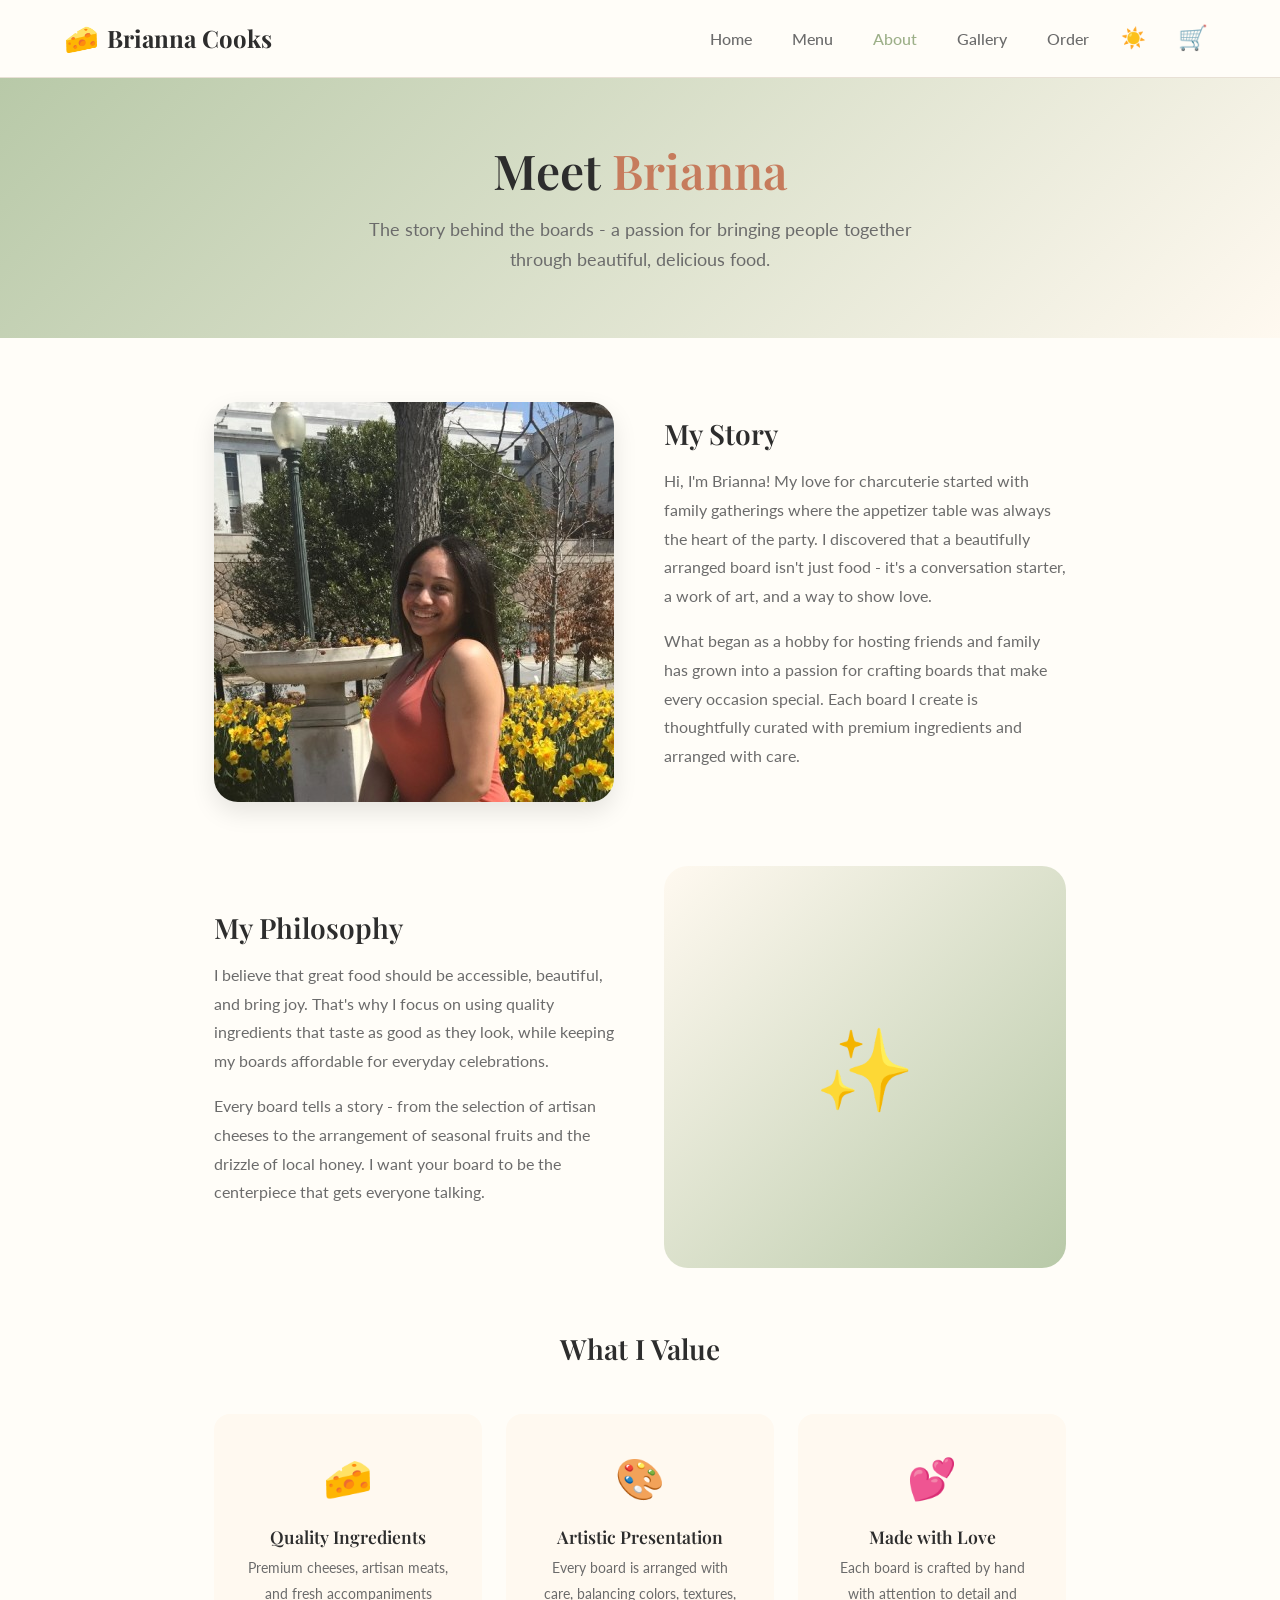
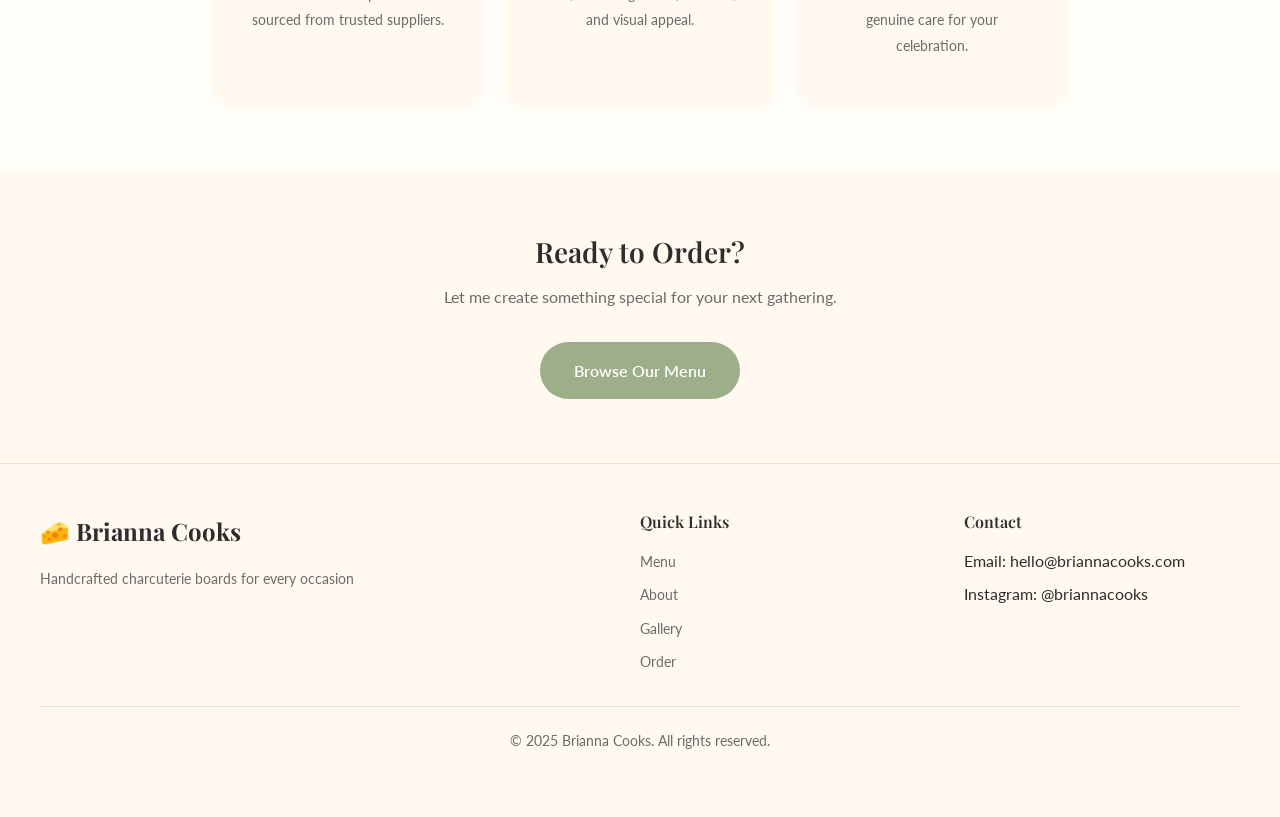
==== about.html @ 5d250e25 "Initial commit: Brianna Cooks charcuterie board website Features: - Home page with hero, featured bo" ====
<!DOCTYPE html>
<html lang="en">
<head>
    <meta charset="UTF-8">
    <meta name="viewport" content="width=device-width, initial-scale=1.0">
    <meta name="description" content="Learn about Brianna and her passion for creating beautiful, delicious charcuterie boards.">
    <title>About | Brianna Cooks</title>

    <!-- Fonts -->
    <link rel="preconnect" href="https://fonts.googleapis.com">
    <link rel="preconnect" href="https://fonts.gstatic.com" crossorigin>
    <link href="https://fonts.googleapis.com/css2?family=Playfair+Display:wght@400;500;600;700&family=Lato:wght@300;400;700&display=swap" rel="stylesheet">

    <!-- Styles -->
    <link rel="stylesheet" href="css/styles.css">
    <style>
        .about-hero {
            background: linear-gradient(135deg, var(--color-primary-light) 0%, var(--color-bg-alt) 100%);
            padding: var(--space-3xl) var(--space-lg);
            text-align: center;
        }

        .about-hero h1 {
            font-size: clamp(2rem, 5vw, 3rem);
            margin-bottom: var(--space-md);
        }

        .about-hero .highlight {
            color: var(--color-secondary);
        }

        .about-hero-subtitle {
            color: var(--color-text-muted);
            font-size: 1.15rem;
            max-width: 600px;
            margin: 0 auto;
        }

        .about-content {
            max-width: 900px;
            margin: 0 auto;
            padding: var(--space-3xl) var(--space-lg);
        }

        .about-section {
            display: grid;
            grid-template-columns: 1fr 1fr;
            gap: var(--space-2xl);
            align-items: center;
            margin-bottom: var(--space-3xl);
        }

        .about-section:nth-child(even) {
            direction: rtl;
        }

        .about-section:nth-child(even) > * {
            direction: ltr;
        }

        .about-image {
            aspect-ratio: 1;
            background: linear-gradient(135deg, var(--color-bg-alt) 0%, var(--color-primary-light) 100%);
            border-radius: var(--radius-xl);
            display: flex;
            align-items: center;
            justify-content: center;
            font-size: 5rem;
        }

        .about-photo {
            object-fit: cover;
            box-shadow: var(--shadow-lg);
        }

        .about-text h2 {
            font-size: 1.75rem;
            margin-bottom: var(--space-md);
        }

        .about-text p {
            color: var(--color-text-muted);
            line-height: 1.8;
            margin-bottom: var(--space-md);
        }

        .values-grid {
            display: grid;
            grid-template-columns: repeat(3, 1fr);
            gap: var(--space-lg);
            margin-top: var(--space-2xl);
        }

        .value-card {
            text-align: center;
            padding: var(--space-xl);
            background: var(--color-bg-alt);
            border-radius: var(--radius-lg);
        }

        .value-icon {
            font-size: 2.5rem;
            margin-bottom: var(--space-md);
        }

        .value-title {
            font-family: var(--font-display);
            font-size: 1.1rem;
            margin-bottom: var(--space-sm);
        }

        .value-description {
            color: var(--color-text-muted);
            font-size: 0.9rem;
            line-height: 1.6;
        }

        .cta-section {
            text-align: center;
            padding: var(--space-3xl) var(--space-lg);
            background: var(--color-bg-alt);
        }

        .cta-section h2 {
            margin-bottom: var(--space-md);
        }

        .cta-section p {
            color: var(--color-text-muted);
            margin-bottom: var(--space-xl);
            max-width: 500px;
            margin-left: auto;
            margin-right: auto;
        }

        @media (max-width: 768px) {
            .about-section {
                grid-template-columns: 1fr;
                text-align: center;
            }

            .about-section:nth-child(even) {
                direction: ltr;
            }

            .about-image {
                max-width: 300px;
                margin: 0 auto;
            }

            .values-grid {
                grid-template-columns: 1fr;
            }
        }
    </style>
</head>
<body>
    <!-- Skip Link -->
    <a href="#main" class="skip-link">Skip to main content</a>

    <!-- Header -->
    <header class="site-header">
        <div class="header-content">
            <a href="index.html" class="logo">
                <span class="logo-icon">🧀</span>
                <span>Brianna Cooks</span>
            </a>

            <nav class="main-nav">
                <button class="hamburger" aria-label="Toggle menu" aria-expanded="false">
                    <span class="hamburger-line"></span>
                    <span class="hamburger-line"></span>
                    <span class="hamburger-line"></span>
                </button>

                <ul class="nav-links">
                    <li><a href="index.html" class="nav-link">Home</a></li>
                    <li><a href="menu.html" class="nav-link">Menu</a></li>
                    <li><a href="about.html" class="nav-link active">About</a></li>
                    <li><a href="gallery.html" class="nav-link">Gallery</a></li>
                    <li><a href="order.html" class="nav-link">Order</a></li>
                </ul>

                <button id="theme-toggle" class="theme-toggle" aria-label="Toggle dark mode">
                    <span class="theme-icon-light">☀️</span>
                    <span class="theme-icon-dark">🌙</span>
                </button>

                <button class="cart-btn" aria-label="View cart" onclick="window.location.href='order.html'">
                    🛒
                    <span class="cart-count" style="display: none;">0</span>
                </button>
            </nav>
        </div>
    </header>

    <!-- Main Content -->
    <main id="main">
        <!-- Hero -->
        <section class="about-hero">
            <h1>Meet <span class="highlight">Brianna</span></h1>
            <p class="about-hero-subtitle">
                The story behind the boards - a passion for bringing people together through beautiful, delicious food.
            </p>
        </section>

        <!-- About Content -->
        <div class="about-content">
            <!-- Story Section -->
            <section class="about-section">
                <img src="images/brianna.jpeg" alt="Brianna" class="about-image about-photo">
                <div class="about-text">
                    <h2>My Story</h2>
                    <p>
                        Hi, I'm Brianna! My love for charcuterie started with family gatherings where
                        the appetizer table was always the heart of the party. I discovered that a
                        beautifully arranged board isn't just food - it's a conversation starter,
                        a work of art, and a way to show love.
                    </p>
                    <p>
                        What began as a hobby for hosting friends and family has grown into a passion
                        for crafting boards that make every occasion special. Each board I create is
                        thoughtfully curated with premium ingredients and arranged with care.
                    </p>
                </div>
            </section>

            <!-- Philosophy Section -->
            <section class="about-section">
                <div class="about-image">✨</div>
                <div class="about-text">
                    <h2>My Philosophy</h2>
                    <p>
                        I believe that great food should be accessible, beautiful, and bring joy.
                        That's why I focus on using quality ingredients that taste as good as they look,
                        while keeping my boards affordable for everyday celebrations.
                    </p>
                    <p>
                        Every board tells a story - from the selection of artisan cheeses to the
                        arrangement of seasonal fruits and the drizzle of local honey. I want your
                        board to be the centerpiece that gets everyone talking.
                    </p>
                </div>
            </section>

            <!-- Values -->
            <section>
                <h2 class="text-center">What I Value</h2>
                <div class="values-grid">
                    <div class="value-card">
                        <div class="value-icon">🧀</div>
                        <h3 class="value-title">Quality Ingredients</h3>
                        <p class="value-description">
                            Premium cheeses, artisan meats, and fresh accompaniments
                            sourced from trusted suppliers.
                        </p>
                    </div>
                    <div class="value-card">
                        <div class="value-icon">🎨</div>
                        <h3 class="value-title">Artistic Presentation</h3>
                        <p class="value-description">
                            Every board is arranged with care, balancing colors,
                            textures, and visual appeal.
                        </p>
                    </div>
                    <div class="value-card">
                        <div class="value-icon">💕</div>
                        <h3 class="value-title">Made with Love</h3>
                        <p class="value-description">
                            Each board is crafted by hand with attention to detail
                            and genuine care for your celebration.
                        </p>
                    </div>
                </div>
            </section>
        </div>

        <!-- CTA Section -->
        <section class="cta-section">
            <h2>Ready to Order?</h2>
            <p>Let me create something special for your next gathering.</p>
            <a href="menu.html" class="btn btn-primary btn-lg">Browse Our Menu</a>
        </section>
    </main>

    <!-- Footer -->
    <footer class="site-footer">
        <div class="footer-content">
            <div class="footer-brand">
                <span class="footer-logo">🧀 Brianna Cooks</span>
                <p class="footer-tagline">Handcrafted charcuterie boards for every occasion</p>
            </div>
            <div class="footer-section">
                <h4>Quick Links</h4>
                <ul class="footer-links">
                    <li><a href="menu.html">Menu</a></li>
                    <li><a href="about.html">About</a></li>
                    <li><a href="gallery.html">Gallery</a></li>
                    <li><a href="order.html">Order</a></li>
                </ul>
            </div>
            <div class="footer-section">
                <h4>Contact</h4>
                <ul class="footer-links">
                    <li>Email: hello@briannacooks.com</li>
                    <li>Instagram: @briannacooks</li>
                </ul>
            </div>
        </div>
        <div class="footer-bottom">
            <p>&copy; 2025 Brianna Cooks. All rights reserved.</p>
        </div>
    </footer>

    <!-- Scripts -->
    <script src="js/menu-data.js"></script>
    <script src="js/app.js"></script>
</body>
</html>
---- css/styles.css ----
/* ============================================================
   Brianna Cooks - Charcuterie Board Showcase
   Fresh & Modern Design System
   ============================================================ */

/* ----------------------
   CSS CUSTOM PROPERTIES
   ---------------------- */
:root {
    /* Colors - Fresh & Modern Theme */
    --color-primary: #9CAF88;       /* Sage green */
    --color-primary-dark: #7A8F6F;  /* Darker sage */
    --color-primary-light: #B8C9A8; /* Lighter sage */
    --color-secondary: #C67B5C;     /* Terracotta */
    --color-secondary-dark: #A65D42;
    --color-accent: #D4AF37;        /* Gold accent */

    --color-bg: #FFFDF8;            /* Warm cream white */
    --color-bg-alt: #FFF9F0;        /* Slightly warmer cream */
    --color-text: #2D2D2D;          /* Soft black */
    --color-text-muted: #6B6B6B;    /* Warm gray */
    --color-border: #E8E0D5;        /* Warm beige border */

    --color-success: #9CAF88;       /* Sage for success */
    --color-warning: #D4AF37;       /* Gold for warnings */
    --color-error: #C67B5C;         /* Terracotta for errors */

    /* Link colors */
    --color-link: #7A8F6F;          /* Dark sage */
    --color-link-hover: #5A6F52;    /* Darker on hover */

    /* Typography - Playfair Display + Lato */
    --font-display: 'Playfair Display', Georgia, serif;
    --font-sans: 'Lato', system-ui, -apple-system, sans-serif;

    /* Spacing */
    --space-xs: 0.25rem;
    --space-sm: 0.5rem;
    --space-md: 1rem;
    --space-lg: 1.5rem;
    --space-xl: 2rem;
    --space-2xl: 3rem;
    --space-3xl: 4rem;

    /* Border radius */
    --radius-sm: 4px;
    --radius-md: 8px;
    --radius-lg: 16px;
    --radius-xl: 24px;
    --radius-full: 9999px;

    /* Shadows */
    --shadow-sm: 0 1px 2px rgba(0, 0, 0, 0.05);
    --shadow-md: 0 4px 6px rgba(0, 0, 0, 0.07);
    --shadow-lg: 0 10px 25px rgba(0, 0, 0, 0.1);
    --shadow-xl: 0 20px 40px rgba(0, 0, 0, 0.12);

    /* Transitions */
    --transition-fast: 150ms ease;
    --transition-normal: 250ms ease;
    --transition-slow: 400ms ease;
}

/* Dark Theme */
[data-theme="dark"] {
    --color-primary: #A8BC96;       /* Lighter sage for dark mode */
    --color-primary-dark: #8FAA7D;
    --color-primary-light: #6B8A5E;
    --color-secondary: #D4896A;     /* Lighter terracotta */
    --color-secondary-dark: #B86D4F;
    --color-accent: #E5C158;        /* Brighter gold */

    --color-bg: #1A1A1A;            /* Dark background */
    --color-bg-alt: #242424;        /* Slightly lighter */
    --color-text: #F5F5F0;          /* Cream white */
    --color-text-muted: #A0A0A0;    /* Light gray */
    --color-border: #3A3A3A;        /* Dark border */

    --color-link: #A8BC96;
    --color-link-hover: #C5D4B8;
}

/* ----------------------
   RESET & BASE
   ---------------------- */
*, *::before, *::after {
    box-sizing: border-box;
}

* {
    margin: 0;
    padding: 0;
}

html {
    scroll-behavior: smooth;
}

[id] {
    scroll-margin-top: 80px;
}

body {
    font-family: var(--font-sans);
    font-size: 16px;
    line-height: 1.6;
    color: var(--color-text);
    background-color: var(--color-bg);
    min-height: 100vh;
}

img {
    max-width: 100%;
    display: block;
}

/* ----------------------
   ACCESSIBILITY
   ---------------------- */
.skip-link {
    position: absolute;
    top: -100px;
    left: 50%;
    transform: translateX(-50%);
    padding: var(--space-sm) var(--space-md);
    background: var(--color-primary);
    color: white;
    font-weight: 600;
    text-decoration: none;
    border-radius: var(--radius-md);
    z-index: 1000;
    transition: top var(--transition-fast);
}

.skip-link:focus {
    top: var(--space-md);
}

.visually-hidden {
    position: absolute;
    width: 1px;
    height: 1px;
    padding: 0;
    margin: -1px;
    overflow: hidden;
    clip: rect(0, 0, 0, 0);
    white-space: nowrap;
    border: 0;
}

:focus-visible {
    outline: 3px solid var(--color-primary);
    outline-offset: 2px;
}

/* ----------------------
   TYPOGRAPHY
   ---------------------- */
h1, h2, h3, h4, h5, h6 {
    font-family: var(--font-display);
    font-weight: 600;
    line-height: 1.2;
    color: var(--color-text);
}

h1 { font-size: 2.5rem; }
h2 { font-size: 1.75rem; margin-bottom: var(--space-md); }
h3 { font-size: 1.25rem; }

p {
    margin-bottom: var(--space-md);
}

a {
    color: var(--color-link);
    text-decoration: none;
    transition: color var(--transition-fast);
}

a:hover {
    color: var(--color-link-hover);
    text-decoration: underline;
}

.text-center { text-align: center; }
.text-muted { color: var(--color-text-muted); }

/* ----------------------
   LAYOUT UTILITIES
   ---------------------- */
.container {
    max-width: 1200px;
    margin: 0 auto;
    padding: 0 var(--space-lg);
}

.section {
    padding: var(--space-3xl) 0;
}

.section-header {
    text-align: center;
    margin-bottom: var(--space-2xl);
}

.section-subtitle {
    color: var(--color-text-muted);
    font-size: 1.1rem;
    max-width: 600px;
    margin: var(--space-sm) auto 0;
}

/* ----------------------
   BUTTONS
   ---------------------- */
.btn {
    display: inline-flex;
    align-items: center;
    justify-content: center;
    gap: var(--space-sm);
    font-family: var(--font-sans);
    font-weight: 600;
    text-decoration: none;
    border: 2px solid transparent;
    border-radius: var(--radius-full);
    cursor: pointer;
    transition: all var(--transition-fast);
    white-space: nowrap;
    padding: 0.625rem 1.5rem;
    font-size: 0.9375rem;
    min-height: 44px;
}

.btn-sm {
    padding: 0.375rem 1rem;
    font-size: 0.875rem;
    min-height: 36px;
}

.btn-lg {
    padding: 0.875rem 2rem;
    font-size: 1rem;
    min-height: 52px;
}

.btn-primary {
    background: var(--color-primary);
    color: white;
}

.btn-primary:hover {
    background: var(--color-primary-dark);
    text-decoration: none;
    transform: translateY(-2px);
    box-shadow: var(--shadow-md);
}

.btn-secondary {
    background: var(--color-secondary);
    color: white;
}

.btn-secondary:hover {
    background: var(--color-secondary-dark);
    text-decoration: none;
    transform: translateY(-2px);
    box-shadow: var(--shadow-md);
}

.btn-outline {
    background: transparent;
    color: var(--color-text);
    border-color: var(--color-border);
}

.btn-outline:hover {
    background: var(--color-bg-alt);
    border-color: var(--color-primary);
    text-decoration: none;
}

.btn-ghost {
    background: transparent;
    color: var(--color-text-muted);
}

.btn-ghost:hover {
    background: var(--color-bg-alt);
    color: var(--color-text);
    text-decoration: none;
}

/* ----------------------
   CARDS
   ---------------------- */
.card {
    background: var(--color-bg);
    border: 2px solid var(--color-border);
    border-radius: var(--radius-lg);
    padding: var(--space-lg);
    transition: all var(--transition-fast);
}

.card:hover {
    border-color: var(--color-primary);
    box-shadow: var(--shadow-md);
}

.card-interactive {
    cursor: pointer;
}

.card-interactive:hover {
    transform: translateY(-4px);
    box-shadow: var(--shadow-lg);
}

/* ----------------------
   HEADER
   ---------------------- */
.site-header {
    position: sticky;
    top: 0;
    background: var(--color-bg);
    border-bottom: 1px solid var(--color-border);
    z-index: 100;
}

.header-content {
    display: flex;
    align-items: center;
    justify-content: space-between;
    max-width: 1200px;
    margin: 0 auto;
    padding: var(--space-md) var(--space-lg);
}

.logo {
    display: flex;
    align-items: center;
    gap: var(--space-sm);
    font-family: var(--font-display);
    font-size: 1.5rem;
    font-weight: 700;
    color: var(--color-text);
    text-decoration: none;
}

.logo-icon {
    font-size: 1.75rem;
}

.logo:hover {
    text-decoration: none;
    color: var(--color-primary);
}

/* Navigation */
.main-nav {
    display: flex;
    align-items: center;
    gap: var(--space-md);
}

.nav-links {
    display: flex;
    gap: var(--space-lg);
    list-style: none;
}

.nav-link {
    color: var(--color-text-muted);
    font-weight: 500;
    padding: var(--space-sm);
    transition: color var(--transition-fast);
}

.nav-link:hover,
.nav-link.active {
    color: var(--color-primary);
    text-decoration: none;
}

/* Cart button in nav */
.cart-btn {
    position: relative;
    background: none;
    border: none;
    font-size: 1.5rem;
    cursor: pointer;
    padding: var(--space-sm);
}

.cart-count {
    position: absolute;
    top: 0;
    right: 0;
    background: var(--color-secondary);
    color: white;
    font-size: 0.7rem;
    font-weight: 700;
    min-width: 18px;
    height: 18px;
    border-radius: var(--radius-full);
    display: flex;
    align-items: center;
    justify-content: center;
}

/* Hamburger menu */
.hamburger {
    display: none;
    flex-direction: column;
    gap: 4px;
    padding: var(--space-sm);
    background: none;
    border: none;
    cursor: pointer;
}

.hamburger-line {
    width: 24px;
    height: 2px;
    background: var(--color-text);
    transition: transform var(--transition-fast);
}

/* Theme toggle */
.theme-toggle {
    background: none;
    border: none;
    font-size: 1.25rem;
    cursor: pointer;
    padding: var(--space-sm);
    border-radius: var(--radius-full);
    transition: background var(--transition-fast);
}

.theme-toggle:hover {
    background: var(--color-bg-alt);
}

.theme-icon-dark { display: none; }
[data-theme="dark"] .theme-icon-light { display: none; }
[data-theme="dark"] .theme-icon-dark { display: inline; }

/* ----------------------
   HERO
   ---------------------- */
.hero {
    display: grid;
    grid-template-columns: 1fr 1fr;
    gap: var(--space-2xl);
    max-width: 1200px;
    margin: 0 auto;
    padding: var(--space-3xl) var(--space-lg);
    align-items: center;
}

.hero-content {
    display: flex;
    flex-direction: column;
}

.hero-badge {
    display: inline-flex;
    align-items: center;
    padding: 8px 16px;
    background: var(--color-primary-light);
    color: var(--color-primary-dark);
    font-size: 0.85rem;
    font-weight: 600;
    border-radius: var(--radius-full);
    margin-bottom: var(--space-lg);
    width: fit-content;
}

.hero h1 {
    font-size: clamp(2.2rem, 5vw, 3.5rem);
    line-height: 1.1;
    margin-bottom: var(--space-md);
    letter-spacing: -0.02em;
}

.hero .highlight {
    color: var(--color-secondary);
}

.hero-subtitle {
    font-size: 1.15rem;
    color: var(--color-text-muted);
    margin-bottom: var(--space-xl);
    line-height: 1.7;
    max-width: 500px;
}

.hero-cta {
    display: flex;
    gap: var(--space-md);
    flex-wrap: wrap;
}

.hero-visual {
    display: flex;
    justify-content: center;
    align-items: center;
}

.hero-image {
    width: 100%;
    max-width: 500px;
    aspect-ratio: 4/3;
    object-fit: cover;
    border-radius: var(--radius-xl);
    box-shadow: var(--shadow-xl);
}

/* Placeholder for hero image */
.hero-placeholder {
    width: 100%;
    max-width: 500px;
    aspect-ratio: 4/3;
    background: linear-gradient(135deg, var(--color-primary-light) 0%, var(--color-bg-alt) 50%, var(--color-secondary) 100%);
    border-radius: var(--radius-xl);
    display: flex;
    align-items: center;
    justify-content: center;
    font-size: 4rem;
    box-shadow: var(--shadow-xl);
}

/* ----------------------
   FEATURED BOARDS
   ---------------------- */
.featured-grid {
    display: grid;
    grid-template-columns: repeat(auto-fit, minmax(280px, 1fr));
    gap: var(--space-lg);
}

.board-card {
    background: var(--color-bg);
    border: 2px solid var(--color-border);
    border-radius: var(--radius-lg);
    overflow: hidden;
    transition: all var(--transition-fast);
}

.board-card:hover {
    border-color: var(--color-primary);
    transform: translateY(-4px);
    box-shadow: var(--shadow-lg);
}

.board-card-image {
    width: 100%;
    aspect-ratio: 4/3;
    object-fit: cover;
}

.board-card-placeholder {
    width: 100%;
    aspect-ratio: 4/3;
    background: linear-gradient(135deg, var(--color-bg-alt) 0%, var(--color-primary-light) 100%);
    display: flex;
    align-items: center;
    justify-content: center;
    font-size: 3rem;
}

.board-card-content {
    padding: var(--space-lg);
}

.board-card-title {
    font-family: var(--font-display);
    font-size: 1.25rem;
    margin-bottom: var(--space-xs);
}

.board-card-description {
    color: var(--color-text-muted);
    font-size: 0.9rem;
    margin-bottom: var(--space-md);
}

.board-card-footer {
    display: flex;
    justify-content: space-between;
    align-items: center;
}

.board-card-price {
    font-weight: 700;
    color: var(--color-secondary);
    font-size: 1.1rem;
}

.board-card-serves {
    font-size: 0.85rem;
    color: var(--color-text-muted);
}

/* Popular badge */
.badge-popular {
    display: inline-block;
    padding: 4px 10px;
    background: var(--color-accent);
    color: white;
    font-size: 0.7rem;
    font-weight: 700;
    text-transform: uppercase;
    letter-spacing: 0.05em;
    border-radius: var(--radius-full);
    margin-bottom: var(--space-sm);
}

/* ----------------------
   ABOUT SECTION
   ---------------------- */
.about-preview {
    display: grid;
    grid-template-columns: 1fr 1.2fr;
    gap: var(--space-2xl);
    align-items: center;
}

.about-image-placeholder {
    aspect-ratio: 1;
    background: linear-gradient(135deg, var(--color-primary-light) 0%, var(--color-bg-alt) 100%);
    border-radius: var(--radius-xl);
    display: flex;
    align-items: center;
    justify-content: center;
    font-size: 5rem;
}

img.about-image-placeholder {
    object-fit: cover;
    box-shadow: var(--shadow-lg);
}

.about-content h2 {
    margin-bottom: var(--space-md);
}

.about-content p {
    color: var(--color-text-muted);
    line-height: 1.8;
}

/* ----------------------
   HOW IT WORKS
   ---------------------- */
.steps-grid {
    display: grid;
    grid-template-columns: repeat(4, 1fr);
    gap: var(--space-lg);
}

.step-card {
    text-align: center;
    padding: var(--space-xl);
}

.step-number {
    display: inline-flex;
    align-items: center;
    justify-content: center;
    width: 48px;
    height: 48px;
    background: var(--color-primary);
    color: white;
    font-weight: 700;
    font-size: 1.25rem;
    border-radius: var(--radius-full);
    margin-bottom: var(--space-md);
}

.step-icon {
    font-size: 2.5rem;
    margin-bottom: var(--space-sm);
}

.step-title {
    font-family: var(--font-display);
    margin-bottom: var(--space-xs);
}

.step-description {
    color: var(--color-text-muted);
    font-size: 0.9rem;
}

/* ----------------------
   FOOTER
   ---------------------- */
.site-footer {
    background: var(--color-bg-alt);
    border-top: 1px solid var(--color-border);
    padding: var(--space-2xl) var(--space-lg);
}

.footer-content {
    max-width: 1200px;
    margin: 0 auto;
    display: grid;
    grid-template-columns: 2fr 1fr 1fr;
    gap: var(--space-2xl);
}

.footer-brand {
    display: flex;
    flex-direction: column;
    gap: var(--space-md);
}

.footer-logo {
    font-family: var(--font-display);
    font-size: 1.5rem;
    font-weight: 700;
    color: var(--color-text);
}

.footer-tagline {
    color: var(--color-text-muted);
    font-size: 0.9rem;
}

.footer-section h4 {
    font-family: var(--font-display);
    margin-bottom: var(--space-md);
    color: var(--color-text);
}

.footer-links {
    list-style: none;
    display: flex;
    flex-direction: column;
    gap: var(--space-sm);
}

.footer-links a {
    color: var(--color-text-muted);
    font-size: 0.9rem;
}

.footer-links a:hover {
    color: var(--color-primary);
}

.footer-bottom {
    max-width: 1200px;
    margin: var(--space-xl) auto 0;
    padding-top: var(--space-lg);
    border-top: 1px solid var(--color-border);
    text-align: center;
    color: var(--color-text-muted);
    font-size: 0.85rem;
}

/* ----------------------
   FORMS
   ---------------------- */
.form-field {
    margin-bottom: var(--space-lg);
}

.form-field label {
    display: block;
    font-weight: 600;
    margin-bottom: var(--space-sm);
    color: var(--color-text);
}

.form-field input,
.form-field select,
.form-field textarea {
    width: 100%;
    padding: var(--space-md);
    font-family: var(--font-sans);
    font-size: 1rem;
    background: var(--color-bg);
    color: var(--color-text);
    border: 2px solid var(--color-border);
    border-radius: var(--radius-md);
    transition: border-color var(--transition-fast);
}

.form-field input:focus,
.form-field select:focus,
.form-field textarea:focus {
    border-color: var(--color-primary);
    outline: none;
    box-shadow: 0 0 0 3px rgba(156, 175, 136, 0.2);
}

.form-field textarea {
    min-height: 100px;
    resize: vertical;
}

/* Radio and checkbox groups */
.radio-group,
.checkbox-group {
    display: flex;
    flex-direction: column;
    gap: var(--space-sm);
}

.radio-option,
.checkbox-option {
    display: flex;
    align-items: center;
    gap: var(--space-sm);
    cursor: pointer;
}

.radio-option input,
.checkbox-option input {
    width: auto;
    accent-color: var(--color-primary);
}

/* ----------------------
   RESPONSIVE
   ---------------------- */
@media (max-width: 968px) {
    .hero {
        grid-template-columns: 1fr;
        text-align: center;
        padding: var(--space-2xl) var(--space-lg);
    }

    .hero-content {
        align-items: center;
    }

    .hero-visual {
        order: -1;
    }

    .hero-cta {
        justify-content: center;
    }

    .about-preview {
        grid-template-columns: 1fr;
        text-align: center;
    }

    .steps-grid {
        grid-template-columns: repeat(2, 1fr);
    }

    .footer-content {
        grid-template-columns: 1fr;
        text-align: center;
    }
}

@media (max-width: 768px) {
    .hamburger {
        display: flex;
    }

    .nav-links {
        display: none;
        position: absolute;
        top: 100%;
        left: 0;
        right: 0;
        flex-direction: column;
        background: var(--color-bg);
        padding: var(--space-md);
        border-bottom: 1px solid var(--color-border);
        box-shadow: var(--shadow-md);
    }

    .nav-links.open {
        display: flex;
    }

    .steps-grid {
        grid-template-columns: 1fr;
    }

    h1 {
        font-size: 2rem;
    }

    .section {
        padding: var(--space-2xl) 0;
    }
}

@media (max-width: 480px) {
    .hero-cta {
        flex-direction: column;
        width: 100%;
    }

    .hero-cta .btn {
        width: 100%;
    }

    .featured-grid {
        grid-template-columns: 1fr;
    }
}
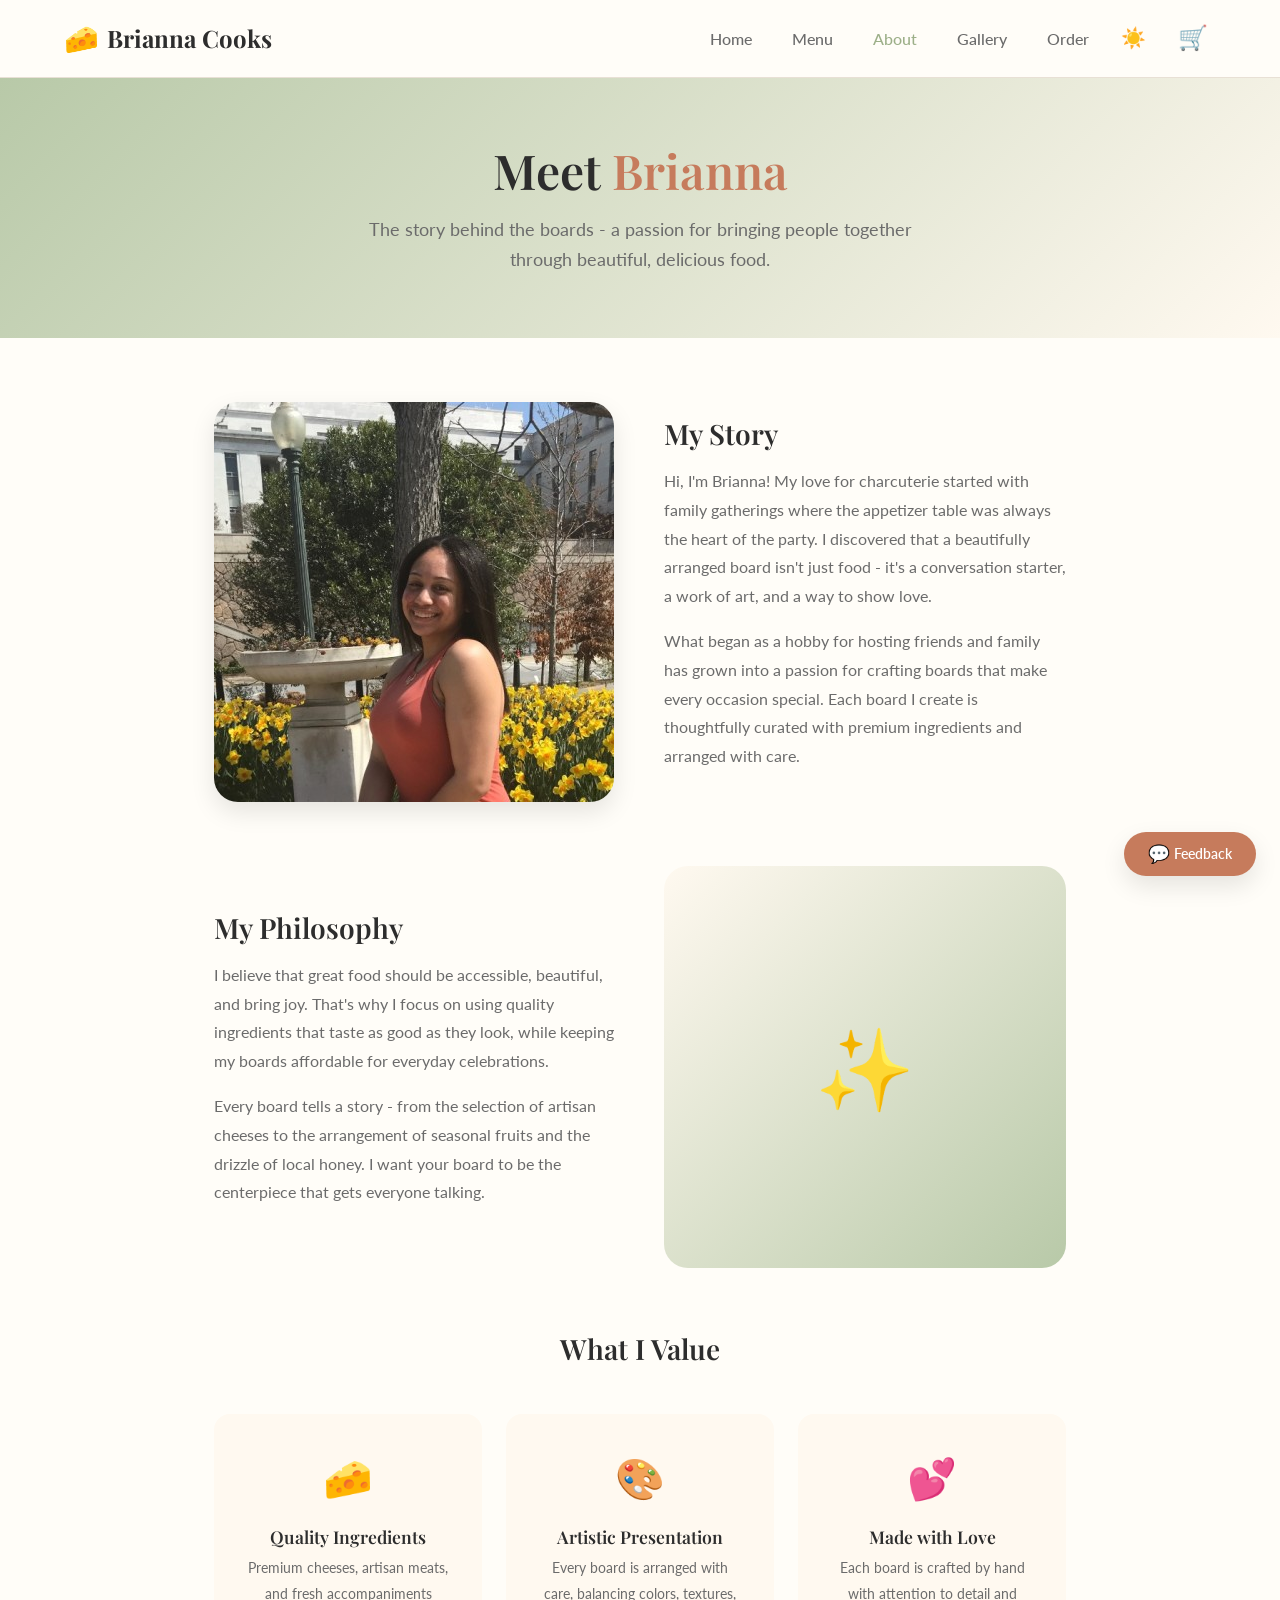
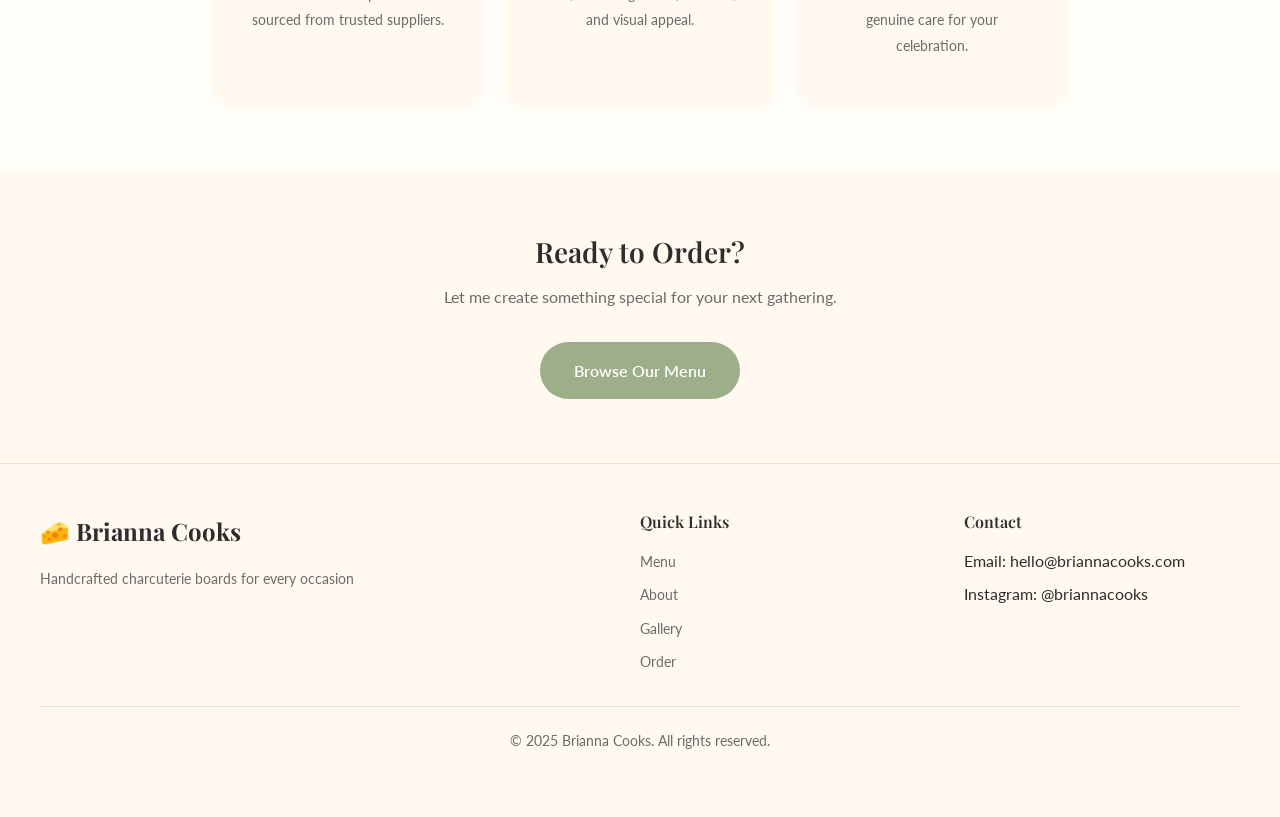
==== commit 0e67963c: "Add floating feedback button to all pages - Terracotta-colored button fixed to bottom-right corner -" ====
--- a/about.html
+++ b/about.html
@@ -312,6 +312,12 @@
         </div>
     </footer>
 
+    <!-- Feedback Button -->
+    <a href="mailto:w4ester@gmail.com?subject=Brianna%20Cooks%20Website%20Feedback" class="feedback-btn" title="Send feedback">
+        <span class="feedback-icon">💬</span>
+        <span class="feedback-text">Feedback</span>
+    </a>
+
     <!-- Scripts -->
     <script src="js/menu-data.js"></script>
     <script src="js/app.js"></script>
--- a/css/styles.css
+++ b/css/styles.css
@@ -908,3 +908,58 @@
         grid-template-columns: 1fr;
     }
 }
+
+/* ----------------------
+   FEEDBACK BUTTON
+   ---------------------- */
+
+.feedback-btn {
+    position: fixed;
+    bottom: var(--space-lg);
+    right: var(--space-lg);
+    background: var(--color-secondary);
+    color: white;
+    border: none;
+    border-radius: 50px;
+    padding: var(--space-sm) var(--space-lg);
+    font-family: var(--font-body);
+    font-size: 0.9rem;
+    font-weight: 600;
+    cursor: pointer;
+    box-shadow: var(--shadow-lg);
+    transition: all var(--transition-normal);
+    z-index: 1000;
+    display: flex;
+    align-items: center;
+    gap: var(--space-xs);
+    text-decoration: none;
+}
+
+.feedback-btn:hover {
+    background: #a8624a;
+    transform: translateY(-2px);
+    box-shadow: 0 6px 20px rgba(198, 123, 92, 0.4);
+    color: white;
+}
+
+.feedback-btn:active {
+    transform: translateY(0);
+}
+
+.feedback-btn .feedback-icon {
+    font-size: 1.1rem;
+}
+
+@media (max-width: 480px) {
+    .feedback-btn {
+        padding: var(--space-sm);
+        border-radius: 50%;
+        width: 50px;
+        height: 50px;
+        justify-content: center;
+    }
+
+    .feedback-btn .feedback-text {
+        display: none;
+    }
+}
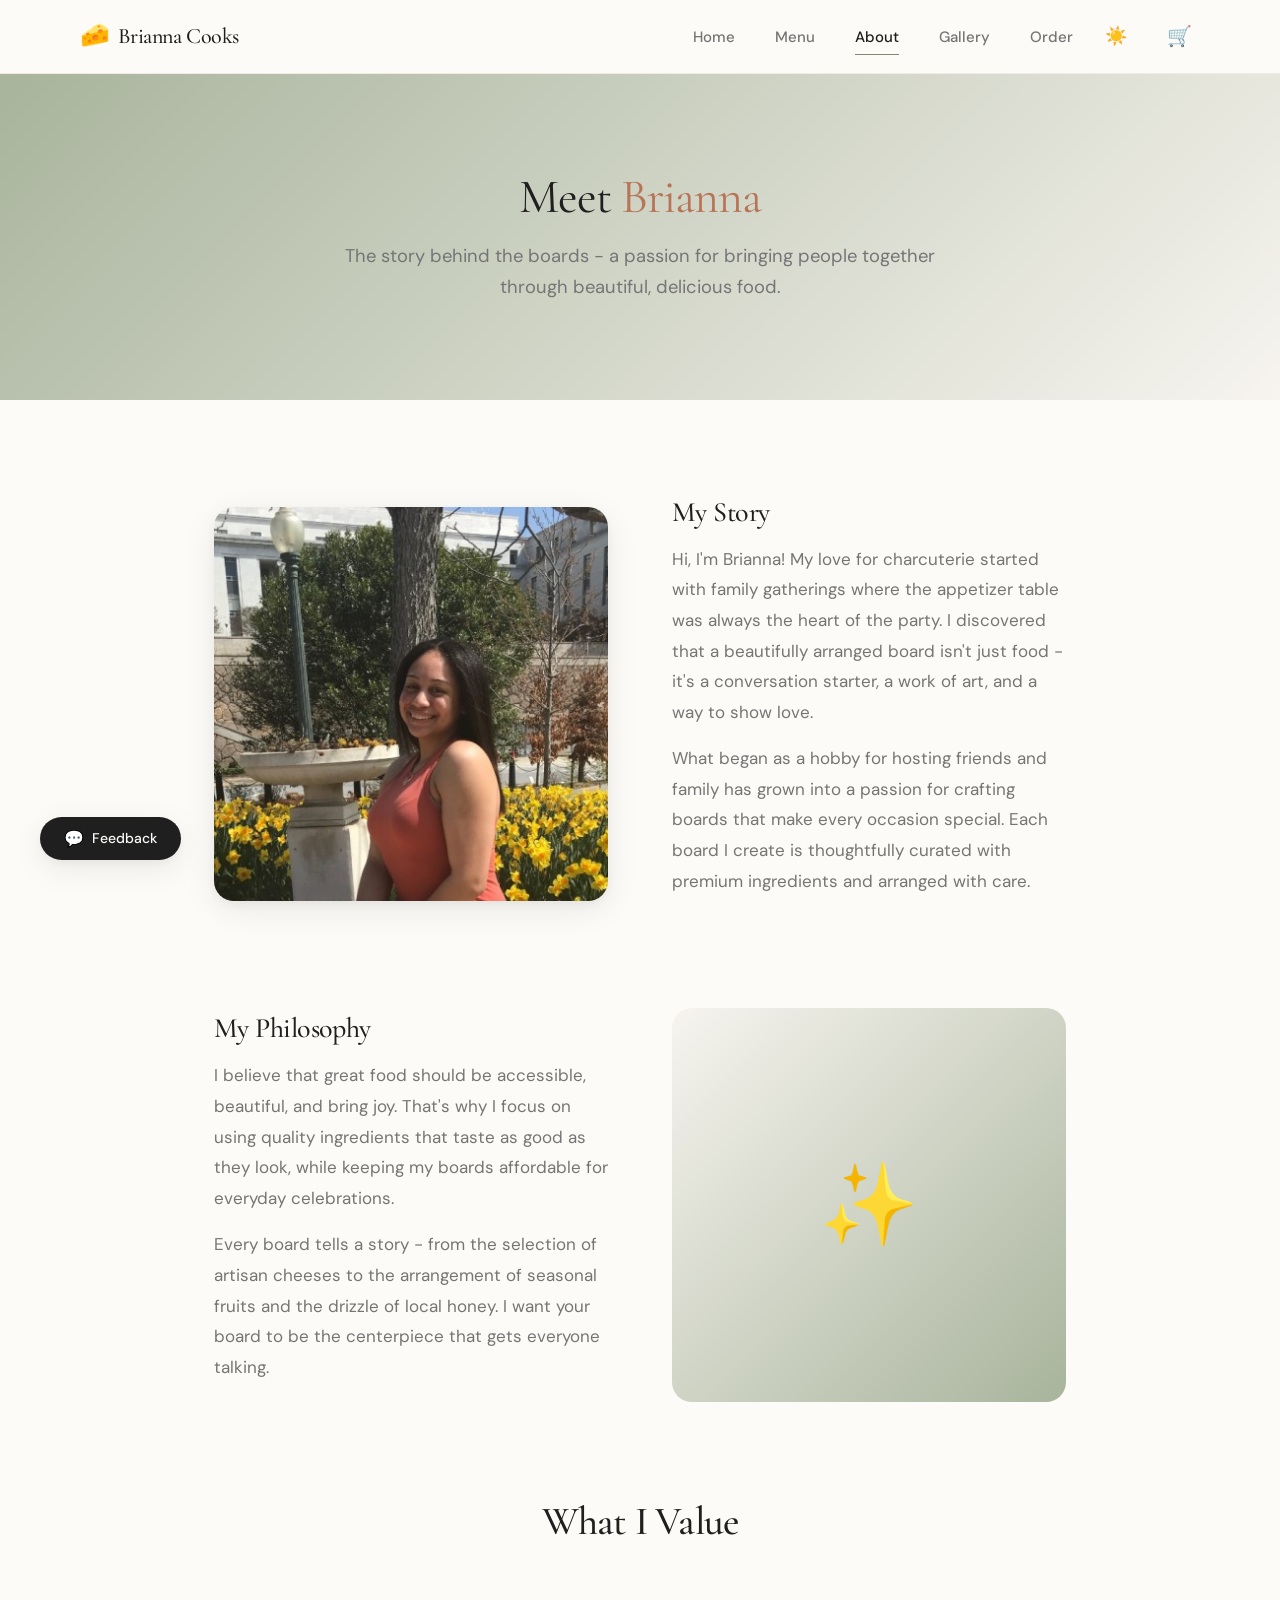
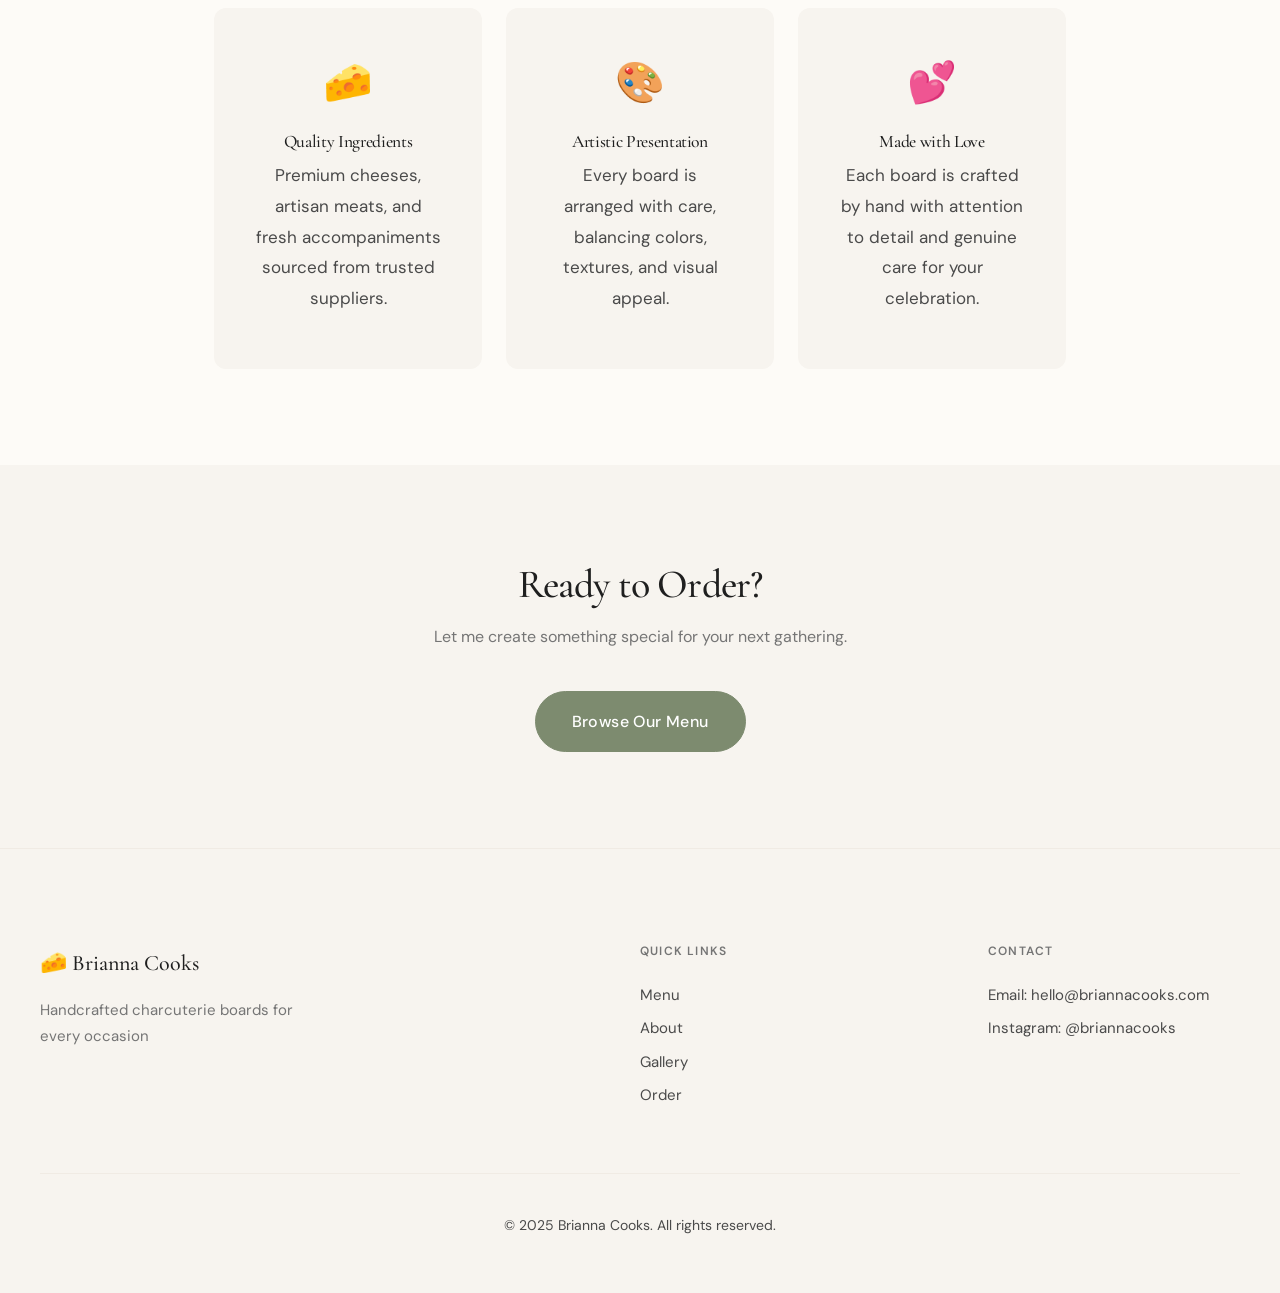
==== commit a8e1b4e2: "Elevate design to Tier 3 premium aesthetic Typography: - Cormorant Garamond for display headings (el" ====
--- a/about.html
+++ b/about.html
@@ -9,7 +9,7 @@
     <!-- Fonts -->
     <link rel="preconnect" href="https://fonts.googleapis.com">
     <link rel="preconnect" href="https://fonts.gstatic.com" crossorigin>
-    <link href="https://fonts.googleapis.com/css2?family=Playfair+Display:wght@400;500;600;700&family=Lato:wght@300;400;700&display=swap" rel="stylesheet">
+    <link href="https://fonts.googleapis.com/css2?family=Cormorant+Garamond:wght@400;500;600;700&family=DM+Sans:wght@300;400;500;600;700&display=swap" rel="stylesheet">
 
     <!-- Styles -->
     <link rel="stylesheet" href="css/styles.css">
@@ -313,7 +313,7 @@
     </footer>
 
     <!-- Feedback Button -->
-    <a href="mailto:w4ester@gmail.com?subject=Brianna%20Cooks%20Website%20Feedback" class="feedback-btn" title="Send feedback">
+    <a href="mailto:howdy@edinfinite.com?subject=Brianna%20Cooks%20Website%20Feedback" class="feedback-btn" title="Send feedback">
         <span class="feedback-icon">💬</span>
         <span class="feedback-text">Feedback</span>
     </a>
--- a/css/styles.css
+++ b/css/styles.css
@@ -1,83 +1,102 @@
 /* ============================================================
-   Brianna Cooks - Charcuterie Board Showcase
-   Fresh & Modern Design System
+   Brianna Cooks - Premium Design System
+   Tier 3: Refined, Crisp, Editorial
    ============================================================ */
 
 /* ----------------------
    CSS CUSTOM PROPERTIES
    ---------------------- */
 :root {
-    /* Colors - Fresh & Modern Theme */
-    --color-primary: #9CAF88;       /* Sage green */
-    --color-primary-dark: #7A8F6F;  /* Darker sage */
-    --color-primary-light: #B8C9A8; /* Lighter sage */
-    --color-secondary: #C67B5C;     /* Terracotta */
-    --color-secondary-dark: #A65D42;
-    --color-accent: #D4AF37;        /* Gold accent */
-
-    --color-bg: #FFFDF8;            /* Warm cream white */
-    --color-bg-alt: #FFF9F0;        /* Slightly warmer cream */
-    --color-text: #2D2D2D;          /* Soft black */
-    --color-text-muted: #6B6B6B;    /* Warm gray */
-    --color-border: #E8E0D5;        /* Warm beige border */
-
-    --color-success: #9CAF88;       /* Sage for success */
-    --color-warning: #D4AF37;       /* Gold for warnings */
-    --color-error: #C67B5C;         /* Terracotta for errors */
+    /* Colors - Refined & Sophisticated */
+    --color-primary: #7D8B6F;           /* Muted sage */
+    --color-primary-dark: #5F6B54;      /* Deep sage */
+    --color-primary-light: #A8B49C;     /* Light sage */
+    --color-secondary: #B87456;         /* Warm terracotta */
+    --color-secondary-dark: #9A5E44;    /* Deep terracotta */
+    --color-accent: #C9A961;            /* Muted gold */
+
+    --color-bg: #FDFBF7;                /* Warm cream */
+    --color-bg-alt: #F7F4EF;            /* Slightly warmer */
+    --color-bg-elevated: #FFFFFF;       /* Pure white for cards */
+    --color-text: #1F1F1F;              /* Rich black */
+    --color-text-secondary: #4A4A4A;    /* Medium gray */
+    --color-text-muted: #757575;        /* Muted gray */
+    --color-border: #E5E0D8;            /* Warm border */
+    --color-border-light: #F0EBE4;      /* Light border */
 
     /* Link colors */
-    --color-link: #7A8F6F;          /* Dark sage */
-    --color-link-hover: #5A6F52;    /* Darker on hover */
-
-    /* Typography - Playfair Display + Lato */
-    --font-display: 'Playfair Display', Georgia, serif;
-    --font-sans: 'Lato', system-ui, -apple-system, sans-serif;
-
-    /* Spacing */
+    --color-link: #5F6B54;
+    --color-link-hover: #7D8B6F;
+
+    /* Typography - Cormorant Garamond + DM Sans */
+    --font-display: 'Cormorant Garamond', Georgia, 'Times New Roman', serif;
+    --font-body: 'DM Sans', -apple-system, BlinkMacSystemFont, 'Segoe UI', sans-serif;
+
+    /* Font weights */
+    --weight-light: 300;
+    --weight-regular: 400;
+    --weight-medium: 500;
+    --weight-semibold: 600;
+    --weight-bold: 700;
+
+    /* Spacing - More generous */
     --space-xs: 0.25rem;
     --space-sm: 0.5rem;
     --space-md: 1rem;
     --space-lg: 1.5rem;
-    --space-xl: 2rem;
-    --space-2xl: 3rem;
-    --space-3xl: 4rem;
-
-    /* Border radius */
+    --space-xl: 2.5rem;
+    --space-2xl: 4rem;
+    --space-3xl: 6rem;
+    --space-4xl: 8rem;
+
+    /* Border radius - Softer */
     --radius-sm: 4px;
     --radius-md: 8px;
-    --radius-lg: 16px;
-    --radius-xl: 24px;
+    --radius-lg: 12px;
+    --radius-xl: 20px;
     --radius-full: 9999px;
 
-    /* Shadows */
-    --shadow-sm: 0 1px 2px rgba(0, 0, 0, 0.05);
-    --shadow-md: 0 4px 6px rgba(0, 0, 0, 0.07);
-    --shadow-lg: 0 10px 25px rgba(0, 0, 0, 0.1);
-    --shadow-xl: 0 20px 40px rgba(0, 0, 0, 0.12);
-
-    /* Transitions */
-    --transition-fast: 150ms ease;
-    --transition-normal: 250ms ease;
-    --transition-slow: 400ms ease;
-}
-
-/* Dark Theme */
+    /* Shadows - Refined & Subtle */
+    --shadow-xs: 0 1px 2px rgba(0, 0, 0, 0.04);
+    --shadow-sm: 0 2px 8px rgba(0, 0, 0, 0.04), 0 1px 2px rgba(0, 0, 0, 0.06);
+    --shadow-md: 0 4px 16px rgba(0, 0, 0, 0.06), 0 2px 4px rgba(0, 0, 0, 0.04);
+    --shadow-lg: 0 8px 32px rgba(0, 0, 0, 0.08), 0 4px 8px rgba(0, 0, 0, 0.04);
+    --shadow-xl: 0 16px 48px rgba(0, 0, 0, 0.1), 0 8px 16px rgba(0, 0, 0, 0.04);
+
+    /* Transitions - Smooth & Refined */
+    --transition-fast: 150ms cubic-bezier(0.4, 0, 0.2, 1);
+    --transition-normal: 250ms cubic-bezier(0.4, 0, 0.2, 1);
+    --transition-slow: 400ms cubic-bezier(0.4, 0, 0.2, 1);
+    --transition-bounce: 500ms cubic-bezier(0.34, 1.56, 0.64, 1);
+
+    /* Letter spacing */
+    --tracking-tight: -0.02em;
+    --tracking-normal: 0;
+    --tracking-wide: 0.025em;
+    --tracking-wider: 0.05em;
+    --tracking-widest: 0.1em;
+}
+
+/* Dark Theme - Refined */
 [data-theme="dark"] {
-    --color-primary: #A8BC96;       /* Lighter sage for dark mode */
-    --color-primary-dark: #8FAA7D;
-    --color-primary-light: #6B8A5E;
-    --color-secondary: #D4896A;     /* Lighter terracotta */
-    --color-secondary-dark: #B86D4F;
-    --color-accent: #E5C158;        /* Brighter gold */
-
-    --color-bg: #1A1A1A;            /* Dark background */
-    --color-bg-alt: #242424;        /* Slightly lighter */
-    --color-text: #F5F5F0;          /* Cream white */
-    --color-text-muted: #A0A0A0;    /* Light gray */
-    --color-border: #3A3A3A;        /* Dark border */
-
-    --color-link: #A8BC96;
-    --color-link-hover: #C5D4B8;
+    --color-primary: #9BA88D;
+    --color-primary-dark: #7D8B6F;
+    --color-primary-light: #5F6B54;
+    --color-secondary: #D4896A;
+    --color-secondary-dark: #B87456;
+    --color-accent: #D9BC7A;
+
+    --color-bg: #141414;
+    --color-bg-alt: #1C1C1C;
+    --color-bg-elevated: #242424;
+    --color-text: #F5F3F0;
+    --color-text-secondary: #C5C3C0;
+    --color-text-muted: #8A8885;
+    --color-border: #2E2E2E;
+    --color-border-light: #252525;
+
+    --color-link: #9BA88D;
+    --color-link-hover: #B5C0A8;
 }
 
 /* ----------------------
@@ -94,19 +113,23 @@
 
 html {
     scroll-behavior: smooth;
+    -webkit-font-smoothing: antialiased;
+    -moz-osx-font-smoothing: grayscale;
 }
 
 [id] {
-    scroll-margin-top: 80px;
+    scroll-margin-top: 100px;
 }
 
 body {
-    font-family: var(--font-sans);
+    font-family: var(--font-body);
     font-size: 16px;
-    line-height: 1.6;
+    font-weight: var(--weight-regular);
+    line-height: 1.7;
     color: var(--color-text);
     background-color: var(--color-bg);
     min-height: 100vh;
+    letter-spacing: var(--tracking-normal);
 }
 
 img {
@@ -122,10 +145,11 @@
     top: -100px;
     left: 50%;
     transform: translateX(-50%);
-    padding: var(--space-sm) var(--space-md);
-    background: var(--color-primary);
-    color: white;
-    font-weight: 600;
+    padding: var(--space-sm) var(--space-lg);
+    background: var(--color-text);
+    color: var(--color-bg);
+    font-weight: var(--weight-medium);
+    font-size: 0.875rem;
     text-decoration: none;
     border-radius: var(--radius-md);
     z-index: 1000;
@@ -149,8 +173,8 @@
 }
 
 :focus-visible {
-    outline: 3px solid var(--color-primary);
-    outline-offset: 2px;
+    outline: 2px solid var(--color-primary);
+    outline-offset: 3px;
 }
 
 /* ----------------------
@@ -158,17 +182,38 @@
    ---------------------- */
 h1, h2, h3, h4, h5, h6 {
     font-family: var(--font-display);
-    font-weight: 600;
-    line-height: 1.2;
+    font-weight: var(--weight-medium);
+    line-height: 1.15;
     color: var(--color-text);
-}
-
-h1 { font-size: 2.5rem; }
-h2 { font-size: 1.75rem; margin-bottom: var(--space-md); }
-h3 { font-size: 1.25rem; }
+    letter-spacing: var(--tracking-tight);
+}
+
+h1 {
+    font-size: clamp(2.5rem, 5vw, 3.5rem);
+    font-weight: var(--weight-regular);
+}
+
+h2 {
+    font-size: clamp(1.875rem, 3.5vw, 2.5rem);
+    margin-bottom: var(--space-md);
+}
+
+h3 {
+    font-size: clamp(1.25rem, 2vw, 1.5rem);
+    font-weight: var(--weight-medium);
+}
+
+h4 {
+    font-size: 1.125rem;
+    font-weight: var(--weight-semibold);
+    font-family: var(--font-body);
+    letter-spacing: var(--tracking-wide);
+    text-transform: uppercase;
+}
 
 p {
     margin-bottom: var(--space-md);
+    color: var(--color-text-secondary);
 }
 
 a {
@@ -179,11 +224,24 @@
 
 a:hover {
     color: var(--color-link-hover);
-    text-decoration: underline;
 }
 
 .text-center { text-align: center; }
 .text-muted { color: var(--color-text-muted); }
+
+/* Accent text */
+.highlight {
+    color: var(--color-secondary);
+}
+
+/* Small caps for labels */
+.label {
+    font-size: 0.75rem;
+    font-weight: var(--weight-semibold);
+    letter-spacing: var(--tracking-widest);
+    text-transform: uppercase;
+    color: var(--color-text-muted);
+}
 
 /* ----------------------
    LAYOUT UTILITIES
@@ -191,23 +249,34 @@
 .container {
     max-width: 1200px;
     margin: 0 auto;
-    padding: 0 var(--space-lg);
+    padding: 0 var(--space-xl);
 }
 
 .section {
-    padding: var(--space-3xl) 0;
+    padding: var(--space-4xl) 0;
 }
 
 .section-header {
     text-align: center;
-    margin-bottom: var(--space-2xl);
+    margin-bottom: var(--space-3xl);
+}
+
+.section-label {
+    display: inline-block;
+    font-size: 0.75rem;
+    font-weight: var(--weight-semibold);
+    letter-spacing: var(--tracking-widest);
+    text-transform: uppercase;
+    color: var(--color-primary);
+    margin-bottom: var(--space-md);
 }
 
 .section-subtitle {
     color: var(--color-text-muted);
-    font-size: 1.1rem;
-    max-width: 600px;
-    margin: var(--space-sm) auto 0;
+    font-size: 1.125rem;
+    max-width: 560px;
+    margin: var(--space-md) auto 0;
+    line-height: 1.7;
 }
 
 /* ----------------------
@@ -218,52 +287,57 @@
     align-items: center;
     justify-content: center;
     gap: var(--space-sm);
-    font-family: var(--font-sans);
-    font-weight: 600;
+    font-family: var(--font-body);
+    font-weight: var(--weight-medium);
+    font-size: 0.9375rem;
+    letter-spacing: var(--tracking-wide);
     text-decoration: none;
-    border: 2px solid transparent;
+    border: 1px solid transparent;
     border-radius: var(--radius-full);
     cursor: pointer;
-    transition: all var(--transition-fast);
+    transition: all var(--transition-normal);
     white-space: nowrap;
-    padding: 0.625rem 1.5rem;
-    font-size: 0.9375rem;
-    min-height: 44px;
+    padding: 0.75rem 1.75rem;
+    min-height: 48px;
 }
 
 .btn-sm {
-    padding: 0.375rem 1rem;
+    padding: 0.5rem 1.25rem;
     font-size: 0.875rem;
-    min-height: 36px;
+    min-height: 40px;
 }
 
 .btn-lg {
-    padding: 0.875rem 2rem;
+    padding: 1rem 2.25rem;
     font-size: 1rem;
-    min-height: 52px;
+    min-height: 56px;
 }
 
 .btn-primary {
     background: var(--color-primary);
     color: white;
+    border-color: var(--color-primary);
 }
 
 .btn-primary:hover {
     background: var(--color-primary-dark);
+    border-color: var(--color-primary-dark);
     text-decoration: none;
-    transform: translateY(-2px);
+    transform: translateY(-1px);
     box-shadow: var(--shadow-md);
 }
 
 .btn-secondary {
     background: var(--color-secondary);
     color: white;
+    border-color: var(--color-secondary);
 }
 
 .btn-secondary:hover {
     background: var(--color-secondary-dark);
+    border-color: var(--color-secondary-dark);
     text-decoration: none;
-    transform: translateY(-2px);
+    transform: translateY(-1px);
     box-shadow: var(--shadow-md);
 }
 
@@ -275,13 +349,14 @@
 
 .btn-outline:hover {
     background: var(--color-bg-alt);
-    border-color: var(--color-primary);
+    border-color: var(--color-text);
     text-decoration: none;
 }
 
 .btn-ghost {
     background: transparent;
-    color: var(--color-text-muted);
+    color: var(--color-text-secondary);
+    border-color: transparent;
 }
 
 .btn-ghost:hover {
@@ -294,16 +369,16 @@
    CARDS
    ---------------------- */
 .card {
-    background: var(--color-bg);
-    border: 2px solid var(--color-border);
+    background: var(--color-bg-elevated);
+    border: 1px solid var(--color-border-light);
     border-radius: var(--radius-lg);
-    padding: var(--space-lg);
-    transition: all var(--transition-fast);
+    padding: var(--space-xl);
+    transition: all var(--transition-normal);
 }
 
 .card:hover {
-    border-color: var(--color-primary);
-    box-shadow: var(--shadow-md);
+    border-color: var(--color-border);
+    box-shadow: var(--shadow-sm);
 }
 
 .card-interactive {
@@ -311,8 +386,8 @@
 }
 
 .card-interactive:hover {
-    transform: translateY(-4px);
-    box-shadow: var(--shadow-lg);
+    transform: translateY(-2px);
+    box-shadow: var(--shadow-md);
 }
 
 /* ----------------------
@@ -321,9 +396,15 @@
 .site-header {
     position: sticky;
     top: 0;
-    background: var(--color-bg);
-    border-bottom: 1px solid var(--color-border);
+    background: rgba(253, 251, 247, 0.92);
+    backdrop-filter: blur(12px);
+    -webkit-backdrop-filter: blur(12px);
+    border-bottom: 1px solid var(--color-border-light);
     z-index: 100;
+}
+
+[data-theme="dark"] .site-header {
+    background: rgba(20, 20, 20, 0.92);
 }
 
 .header-content {
@@ -332,7 +413,7 @@
     justify-content: space-between;
     max-width: 1200px;
     margin: 0 auto;
-    padding: var(--space-md) var(--space-lg);
+    padding: var(--space-md) var(--space-xl);
 }
 
 .logo {
@@ -340,14 +421,15 @@
     align-items: center;
     gap: var(--space-sm);
     font-family: var(--font-display);
-    font-size: 1.5rem;
-    font-weight: 700;
+    font-size: 1.375rem;
+    font-weight: var(--weight-medium);
     color: var(--color-text);
     text-decoration: none;
+    letter-spacing: var(--tracking-tight);
 }
 
 .logo-icon {
-    font-size: 1.75rem;
+    font-size: 1.5rem;
 }
 
 .logo:hover {
@@ -359,26 +441,44 @@
 .main-nav {
     display: flex;
     align-items: center;
-    gap: var(--space-md);
+    gap: var(--space-lg);
 }
 
 .nav-links {
     display: flex;
-    gap: var(--space-lg);
+    gap: var(--space-xl);
     list-style: none;
 }
 
 .nav-link {
     color: var(--color-text-muted);
-    font-weight: 500;
-    padding: var(--space-sm);
+    font-size: 0.9375rem;
+    font-weight: var(--weight-medium);
+    padding: var(--space-sm) 0;
+    position: relative;
     transition: color var(--transition-fast);
+}
+
+.nav-link::after {
+    content: '';
+    position: absolute;
+    bottom: 0;
+    left: 0;
+    width: 0;
+    height: 1px;
+    background: var(--color-primary);
+    transition: width var(--transition-normal);
 }
 
 .nav-link:hover,
 .nav-link.active {
-    color: var(--color-primary);
+    color: var(--color-text);
     text-decoration: none;
+}
+
+.nav-link:hover::after,
+.nav-link.active::after {
+    width: 100%;
 }
 
 /* Cart button in nav */
@@ -386,21 +486,27 @@
     position: relative;
     background: none;
     border: none;
-    font-size: 1.5rem;
+    font-size: 1.25rem;
     cursor: pointer;
     padding: var(--space-sm);
+    color: var(--color-text-secondary);
+    transition: color var(--transition-fast);
+}
+
+.cart-btn:hover {
+    color: var(--color-text);
 }
 
 .cart-count {
     position: absolute;
     top: 0;
-    right: 0;
+    right: -2px;
     background: var(--color-secondary);
     color: white;
-    font-size: 0.7rem;
-    font-weight: 700;
-    min-width: 18px;
-    height: 18px;
+    font-size: 0.65rem;
+    font-weight: var(--weight-bold);
+    min-width: 16px;
+    height: 16px;
     border-radius: var(--radius-full);
     display: flex;
     align-items: center;
@@ -411,7 +517,7 @@
 .hamburger {
     display: none;
     flex-direction: column;
-    gap: 4px;
+    gap: 5px;
     padding: var(--space-sm);
     background: none;
     border: none;
@@ -419,8 +525,8 @@
 }
 
 .hamburger-line {
-    width: 24px;
-    height: 2px;
+    width: 22px;
+    height: 1.5px;
     background: var(--color-text);
     transition: transform var(--transition-fast);
 }
@@ -429,11 +535,12 @@
 .theme-toggle {
     background: none;
     border: none;
-    font-size: 1.25rem;
+    font-size: 1.125rem;
     cursor: pointer;
     padding: var(--space-sm);
     border-radius: var(--radius-full);
     transition: background var(--transition-fast);
+    color: var(--color-text-secondary);
 }
 
 .theme-toggle:hover {
@@ -450,11 +557,12 @@
 .hero {
     display: grid;
     grid-template-columns: 1fr 1fr;
-    gap: var(--space-2xl);
+    gap: var(--space-3xl);
     max-width: 1200px;
     margin: 0 auto;
-    padding: var(--space-3xl) var(--space-lg);
-    align-items: center;
+    padding: var(--space-3xl) var(--space-xl);
+    align-items: center;
+    min-height: calc(100vh - 80px);
 }
 
 .hero-content {
@@ -465,33 +573,33 @@
 .hero-badge {
     display: inline-flex;
     align-items: center;
-    padding: 8px 16px;
-    background: var(--color-primary-light);
+    padding: var(--space-sm) var(--space-md);
+    background: var(--color-bg-alt);
     color: var(--color-primary-dark);
-    font-size: 0.85rem;
-    font-weight: 600;
+    font-size: 0.75rem;
+    font-weight: var(--weight-semibold);
+    letter-spacing: var(--tracking-widest);
+    text-transform: uppercase;
     border-radius: var(--radius-full);
+    margin-bottom: var(--space-xl);
+    width: fit-content;
+    border: 1px solid var(--color-border-light);
+}
+
+.hero h1 {
+    font-size: clamp(2.75rem, 5.5vw, 4rem);
+    line-height: 1.05;
     margin-bottom: var(--space-lg);
-    width: fit-content;
-}
-
-.hero h1 {
-    font-size: clamp(2.2rem, 5vw, 3.5rem);
-    line-height: 1.1;
-    margin-bottom: var(--space-md);
-    letter-spacing: -0.02em;
-}
-
-.hero .highlight {
-    color: var(--color-secondary);
+    letter-spacing: -0.03em;
+    font-weight: var(--weight-regular);
 }
 
 .hero-subtitle {
-    font-size: 1.15rem;
+    font-size: 1.125rem;
     color: var(--color-text-muted);
     margin-bottom: var(--space-xl);
-    line-height: 1.7;
-    max-width: 500px;
+    line-height: 1.8;
+    max-width: 480px;
 }
 
 .hero-cta {
@@ -508,7 +616,7 @@
 
 .hero-image {
     width: 100%;
-    max-width: 500px;
+    max-width: 520px;
     aspect-ratio: 4/3;
     object-fit: cover;
     border-radius: var(--radius-xl);
@@ -518,9 +626,9 @@
 /* Placeholder for hero image */
 .hero-placeholder {
     width: 100%;
-    max-width: 500px;
+    max-width: 520px;
     aspect-ratio: 4/3;
-    background: linear-gradient(135deg, var(--color-primary-light) 0%, var(--color-bg-alt) 50%, var(--color-secondary) 100%);
+    background: linear-gradient(145deg, var(--color-bg-alt) 0%, var(--color-primary-light) 100%);
     border-radius: var(--radius-xl);
     display: flex;
     align-items: center;
@@ -534,20 +642,20 @@
    ---------------------- */
 .featured-grid {
     display: grid;
-    grid-template-columns: repeat(auto-fit, minmax(280px, 1fr));
-    gap: var(--space-lg);
+    grid-template-columns: repeat(auto-fit, minmax(320px, 1fr));
+    gap: var(--space-xl);
 }
 
 .board-card {
-    background: var(--color-bg);
-    border: 2px solid var(--color-border);
+    background: var(--color-bg-elevated);
+    border: 1px solid var(--color-border-light);
     border-radius: var(--radius-lg);
     overflow: hidden;
-    transition: all var(--transition-fast);
+    transition: all var(--transition-normal);
 }
 
 .board-card:hover {
-    border-color: var(--color-primary);
+    border-color: var(--color-border);
     transform: translateY(-4px);
     box-shadow: var(--shadow-lg);
 }
@@ -561,7 +669,7 @@
 .board-card-placeholder {
     width: 100%;
     aspect-ratio: 4/3;
-    background: linear-gradient(135deg, var(--color-bg-alt) 0%, var(--color-primary-light) 100%);
+    background: linear-gradient(145deg, var(--color-bg-alt) 0%, var(--color-primary-light) 50%);
     display: flex;
     align-items: center;
     justify-content: center;
@@ -569,50 +677,55 @@
 }
 
 .board-card-content {
-    padding: var(--space-lg);
+    padding: var(--space-xl);
 }
 
 .board-card-title {
     font-family: var(--font-display);
-    font-size: 1.25rem;
+    font-size: 1.375rem;
+    font-weight: var(--weight-medium);
     margin-bottom: var(--space-xs);
+    letter-spacing: var(--tracking-tight);
 }
 
 .board-card-description {
     color: var(--color-text-muted);
-    font-size: 0.9rem;
-    margin-bottom: var(--space-md);
+    font-size: 0.9375rem;
+    margin-bottom: var(--space-lg);
+    line-height: 1.6;
 }
 
 .board-card-footer {
     display: flex;
     justify-content: space-between;
     align-items: center;
+    padding-top: var(--space-md);
+    border-top: 1px solid var(--color-border-light);
 }
 
 .board-card-price {
-    font-weight: 700;
+    font-weight: var(--weight-semibold);
     color: var(--color-secondary);
-    font-size: 1.1rem;
+    font-size: 1.125rem;
 }
 
 .board-card-serves {
-    font-size: 0.85rem;
+    font-size: 0.875rem;
     color: var(--color-text-muted);
 }
 
 /* Popular badge */
 .badge-popular {
     display: inline-block;
-    padding: 4px 10px;
+    padding: 4px 12px;
     background: var(--color-accent);
     color: white;
-    font-size: 0.7rem;
-    font-weight: 700;
+    font-size: 0.6875rem;
+    font-weight: var(--weight-semibold);
     text-transform: uppercase;
-    letter-spacing: 0.05em;
+    letter-spacing: var(--tracking-wider);
     border-radius: var(--radius-full);
-    margin-bottom: var(--space-sm);
+    margin-bottom: var(--space-md);
 }
 
 /* ----------------------
@@ -621,13 +734,13 @@
 .about-preview {
     display: grid;
     grid-template-columns: 1fr 1.2fr;
-    gap: var(--space-2xl);
+    gap: var(--space-3xl);
     align-items: center;
 }
 
 .about-image-placeholder {
     aspect-ratio: 1;
-    background: linear-gradient(135deg, var(--color-primary-light) 0%, var(--color-bg-alt) 100%);
+    background: linear-gradient(145deg, var(--color-primary-light) 0%, var(--color-bg-alt) 100%);
     border-radius: var(--radius-xl);
     display: flex;
     align-items: center;
@@ -635,18 +748,24 @@
     font-size: 5rem;
 }
 
-img.about-image-placeholder {
+img.about-image-placeholder,
+img.about-photo {
     object-fit: cover;
     box-shadow: var(--shadow-lg);
 }
 
 .about-content h2 {
-    margin-bottom: var(--space-md);
+    margin-bottom: var(--space-lg);
 }
 
 .about-content p {
-    color: var(--color-text-muted);
+    color: var(--color-text-secondary);
     line-height: 1.8;
+    font-size: 1.0625rem;
+}
+
+.about-content .btn {
+    margin-top: var(--space-md);
 }
 
 /* ----------------------
@@ -655,7 +774,7 @@
 .steps-grid {
     display: grid;
     grid-template-columns: repeat(4, 1fr);
-    gap: var(--space-lg);
+    gap: var(--space-xl);
 }
 
 .step-card {
@@ -669,27 +788,30 @@
     justify-content: center;
     width: 48px;
     height: 48px;
-    background: var(--color-primary);
-    color: white;
-    font-weight: 700;
-    font-size: 1.25rem;
+    background: var(--color-bg-alt);
+    color: var(--color-primary-dark);
+    font-weight: var(--weight-semibold);
+    font-size: 1.125rem;
     border-radius: var(--radius-full);
+    margin-bottom: var(--space-lg);
+    border: 1px solid var(--color-border-light);
+}
+
+.step-icon {
+    font-size: 2.25rem;
     margin-bottom: var(--space-md);
-}
-
-.step-icon {
-    font-size: 2.5rem;
-    margin-bottom: var(--space-sm);
 }
 
 .step-title {
     font-family: var(--font-display);
-    margin-bottom: var(--space-xs);
+    font-size: 1.25rem;
+    margin-bottom: var(--space-sm);
 }
 
 .step-description {
     color: var(--color-text-muted);
-    font-size: 0.9rem;
+    font-size: 0.9375rem;
+    line-height: 1.6;
 }
 
 /* ----------------------
@@ -697,8 +819,8 @@
    ---------------------- */
 .site-footer {
     background: var(--color-bg-alt);
-    border-top: 1px solid var(--color-border);
-    padding: var(--space-2xl) var(--space-lg);
+    border-top: 1px solid var(--color-border-light);
+    padding: var(--space-3xl) var(--space-xl) var(--space-xl);
 }
 
 .footer-content {
@@ -706,7 +828,7 @@
     margin: 0 auto;
     display: grid;
     grid-template-columns: 2fr 1fr 1fr;
-    gap: var(--space-2xl);
+    gap: var(--space-3xl);
 }
 
 .footer-brand {
@@ -717,20 +839,25 @@
 
 .footer-logo {
     font-family: var(--font-display);
-    font-size: 1.5rem;
-    font-weight: 700;
+    font-size: 1.375rem;
+    font-weight: var(--weight-medium);
     color: var(--color-text);
 }
 
 .footer-tagline {
     color: var(--color-text-muted);
-    font-size: 0.9rem;
+    font-size: 0.9375rem;
+    max-width: 280px;
 }
 
 .footer-section h4 {
-    font-family: var(--font-display);
-    margin-bottom: var(--space-md);
-    color: var(--color-text);
+    font-family: var(--font-body);
+    font-size: 0.75rem;
+    font-weight: var(--weight-semibold);
+    letter-spacing: var(--tracking-widest);
+    text-transform: uppercase;
+    margin-bottom: var(--space-lg);
+    color: var(--color-text-muted);
 }
 
 .footer-links {
@@ -740,35 +867,37 @@
     gap: var(--space-sm);
 }
 
-.footer-links a {
-    color: var(--color-text-muted);
-    font-size: 0.9rem;
+.footer-links a,
+.footer-links li {
+    color: var(--color-text-secondary);
+    font-size: 0.9375rem;
 }
 
 .footer-links a:hover {
-    color: var(--color-primary);
+    color: var(--color-text);
 }
 
 .footer-bottom {
     max-width: 1200px;
-    margin: var(--space-xl) auto 0;
-    padding-top: var(--space-lg);
-    border-top: 1px solid var(--color-border);
+    margin: var(--space-2xl) auto 0;
+    padding-top: var(--space-xl);
+    border-top: 1px solid var(--color-border-light);
     text-align: center;
     color: var(--color-text-muted);
-    font-size: 0.85rem;
+    font-size: 0.875rem;
 }
 
 /* ----------------------
    FORMS
    ---------------------- */
 .form-field {
-    margin-bottom: var(--space-lg);
+    margin-bottom: var(--space-xl);
 }
 
 .form-field label {
     display: block;
-    font-weight: 600;
+    font-weight: var(--weight-medium);
+    font-size: 0.9375rem;
     margin-bottom: var(--space-sm);
     color: var(--color-text);
 }
@@ -777,14 +906,14 @@
 .form-field select,
 .form-field textarea {
     width: 100%;
-    padding: var(--space-md);
-    font-family: var(--font-sans);
+    padding: var(--space-md) var(--space-lg);
+    font-family: var(--font-body);
     font-size: 1rem;
-    background: var(--color-bg);
+    background: var(--color-bg-elevated);
     color: var(--color-text);
-    border: 2px solid var(--color-border);
+    border: 1px solid var(--color-border);
     border-radius: var(--radius-md);
-    transition: border-color var(--transition-fast);
+    transition: border-color var(--transition-fast), box-shadow var(--transition-fast);
 }
 
 .form-field input:focus,
@@ -792,11 +921,11 @@
 .form-field textarea:focus {
     border-color: var(--color-primary);
     outline: none;
-    box-shadow: 0 0 0 3px rgba(156, 175, 136, 0.2);
+    box-shadow: 0 0 0 3px rgba(125, 139, 111, 0.15);
 }
 
 .form-field textarea {
-    min-height: 100px;
+    min-height: 120px;
     resize: vertical;
 }
 
@@ -825,15 +954,21 @@
 /* ----------------------
    RESPONSIVE
    ---------------------- */
-@media (max-width: 968px) {
+@media (max-width: 1024px) {
     .hero {
         grid-template-columns: 1fr;
         text-align: center;
-        padding: var(--space-2xl) var(--space-lg);
+        padding: var(--space-2xl) var(--space-xl);
+        min-height: auto;
+        gap: var(--space-2xl);
     }
 
     .hero-content {
         align-items: center;
+    }
+
+    .hero-subtitle {
+        max-width: 100%;
     }
 
     .hero-visual {
@@ -847,6 +982,12 @@
     .about-preview {
         grid-template-columns: 1fr;
         text-align: center;
+        gap: var(--space-2xl);
+    }
+
+    .about-content {
+        max-width: 600px;
+        margin: 0 auto;
     }
 
     .steps-grid {
@@ -856,10 +997,23 @@
     .footer-content {
         grid-template-columns: 1fr;
         text-align: center;
+        gap: var(--space-2xl);
+    }
+
+    .footer-brand {
+        align-items: center;
+    }
+
+    .footer-tagline {
+        max-width: 100%;
     }
 }
 
 @media (max-width: 768px) {
+    .container {
+        padding: 0 var(--space-lg);
+    }
+
     .hamburger {
         display: flex;
     }
@@ -872,25 +1026,30 @@
         right: 0;
         flex-direction: column;
         background: var(--color-bg);
-        padding: var(--space-md);
-        border-bottom: 1px solid var(--color-border);
+        padding: var(--space-lg);
+        border-bottom: 1px solid var(--color-border-light);
         box-shadow: var(--shadow-md);
+        gap: var(--space-md);
     }
 
     .nav-links.open {
         display: flex;
     }
 
+    .nav-link::after {
+        display: none;
+    }
+
     .steps-grid {
         grid-template-columns: 1fr;
     }
 
-    h1 {
-        font-size: 2rem;
-    }
-
     .section {
-        padding: var(--space-2xl) 0;
+        padding: var(--space-3xl) 0;
+    }
+
+    .section-header {
+        margin-bottom: var(--space-2xl);
     }
 }
 
@@ -907,38 +1066,41 @@
     .featured-grid {
         grid-template-columns: 1fr;
     }
+
+    .hero h1 {
+        font-size: 2.25rem;
+    }
 }
 
 /* ----------------------
    FEEDBACK BUTTON
    ---------------------- */
-
 .feedback-btn {
     position: fixed;
-    bottom: var(--space-lg);
-    right: var(--space-lg);
-    background: var(--color-secondary);
-    color: white;
+    bottom: var(--space-xl);
+    left: var(--space-xl);
+    background: var(--color-text);
+    color: var(--color-bg);
     border: none;
-    border-radius: 50px;
+    border-radius: var(--radius-full);
     padding: var(--space-sm) var(--space-lg);
     font-family: var(--font-body);
-    font-size: 0.9rem;
-    font-weight: 600;
+    font-size: 0.875rem;
+    font-weight: var(--weight-medium);
     cursor: pointer;
     box-shadow: var(--shadow-lg);
     transition: all var(--transition-normal);
     z-index: 1000;
     display: flex;
     align-items: center;
-    gap: var(--space-xs);
+    gap: var(--space-sm);
     text-decoration: none;
 }
 
 .feedback-btn:hover {
-    background: #a8624a;
+    background: var(--color-primary-dark);
     transform: translateY(-2px);
-    box-shadow: 0 6px 20px rgba(198, 123, 92, 0.4);
+    box-shadow: var(--shadow-xl);
     color: white;
 }
 
@@ -947,19 +1109,48 @@
 }
 
 .feedback-btn .feedback-icon {
-    font-size: 1.1rem;
+    font-size: 1rem;
 }
 
 @media (max-width: 480px) {
     .feedback-btn {
         padding: var(--space-sm);
         border-radius: 50%;
-        width: 50px;
-        height: 50px;
+        width: 48px;
+        height: 48px;
         justify-content: center;
+        left: var(--space-lg);
+        bottom: var(--space-lg);
     }
 
     .feedback-btn .feedback-text {
         display: none;
     }
 }
+
+/* ----------------------
+   ANIMATIONS
+   ---------------------- */
+@keyframes fadeIn {
+    from { opacity: 0; }
+    to { opacity: 1; }
+}
+
+@keyframes slideUp {
+    from {
+        opacity: 0;
+        transform: translateY(20px);
+    }
+    to {
+        opacity: 1;
+        transform: translateY(0);
+    }
+}
+
+.animate-fade-in {
+    animation: fadeIn var(--transition-slow) ease-out;
+}
+
+.animate-slide-up {
+    animation: slideUp var(--transition-slow) ease-out;
+}
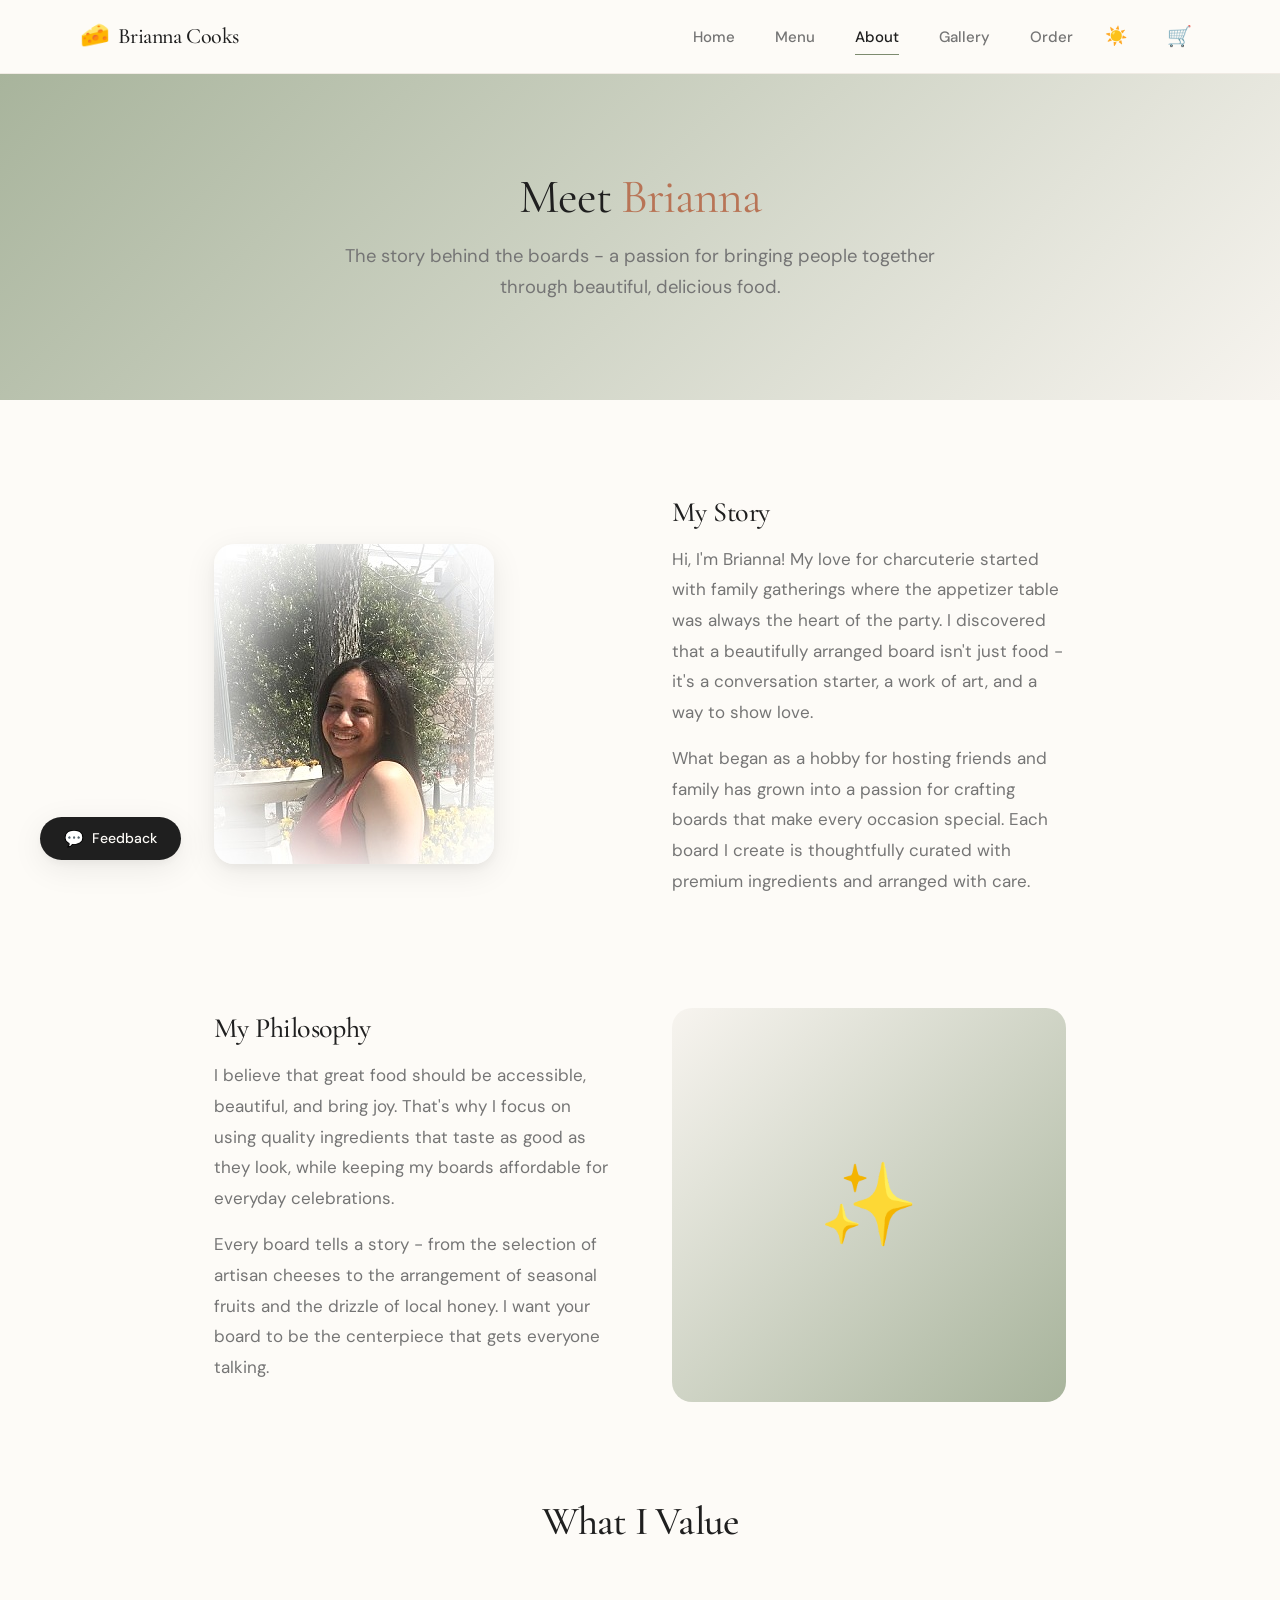
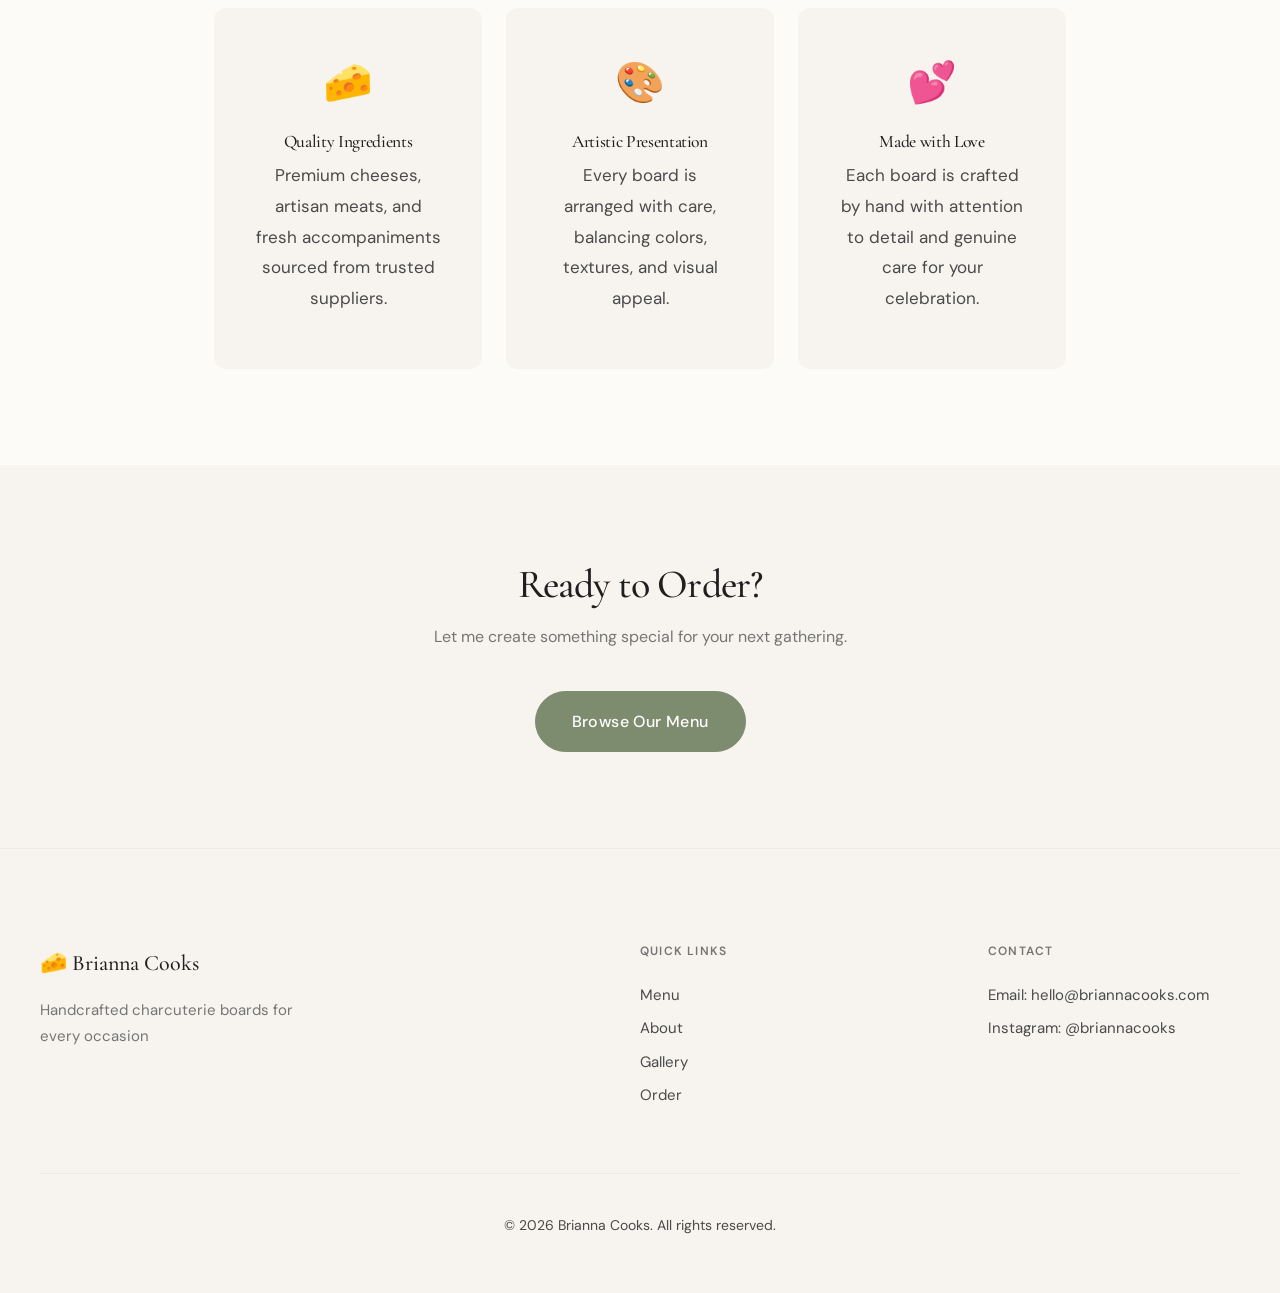
==== commit 3f2e0063: "Update copyright to 2026 and enhance Brianna portrait - Updated copyright year from 2025 to 2026 acr" ====
--- a/about.html
+++ b/about.html
@@ -208,7 +208,7 @@
         <div class="about-content">
             <!-- Story Section -->
             <section class="about-section">
-                <img src="images/brianna.jpeg" alt="Brianna" class="about-image about-photo">
+                <img src="images/brianna-portrait.jpeg" alt="Brianna" class="about-image about-photo">
                 <div class="about-text">
                     <h2>My Story</h2>
                     <p>
@@ -308,7 +308,7 @@
             </div>
         </div>
         <div class="footer-bottom">
-            <p>&copy; 2025 Brianna Cooks. All rights reserved.</p>
+            <p>&copy; 2026 Brianna Cooks. All rights reserved.</p>
         </div>
     </footer>
 
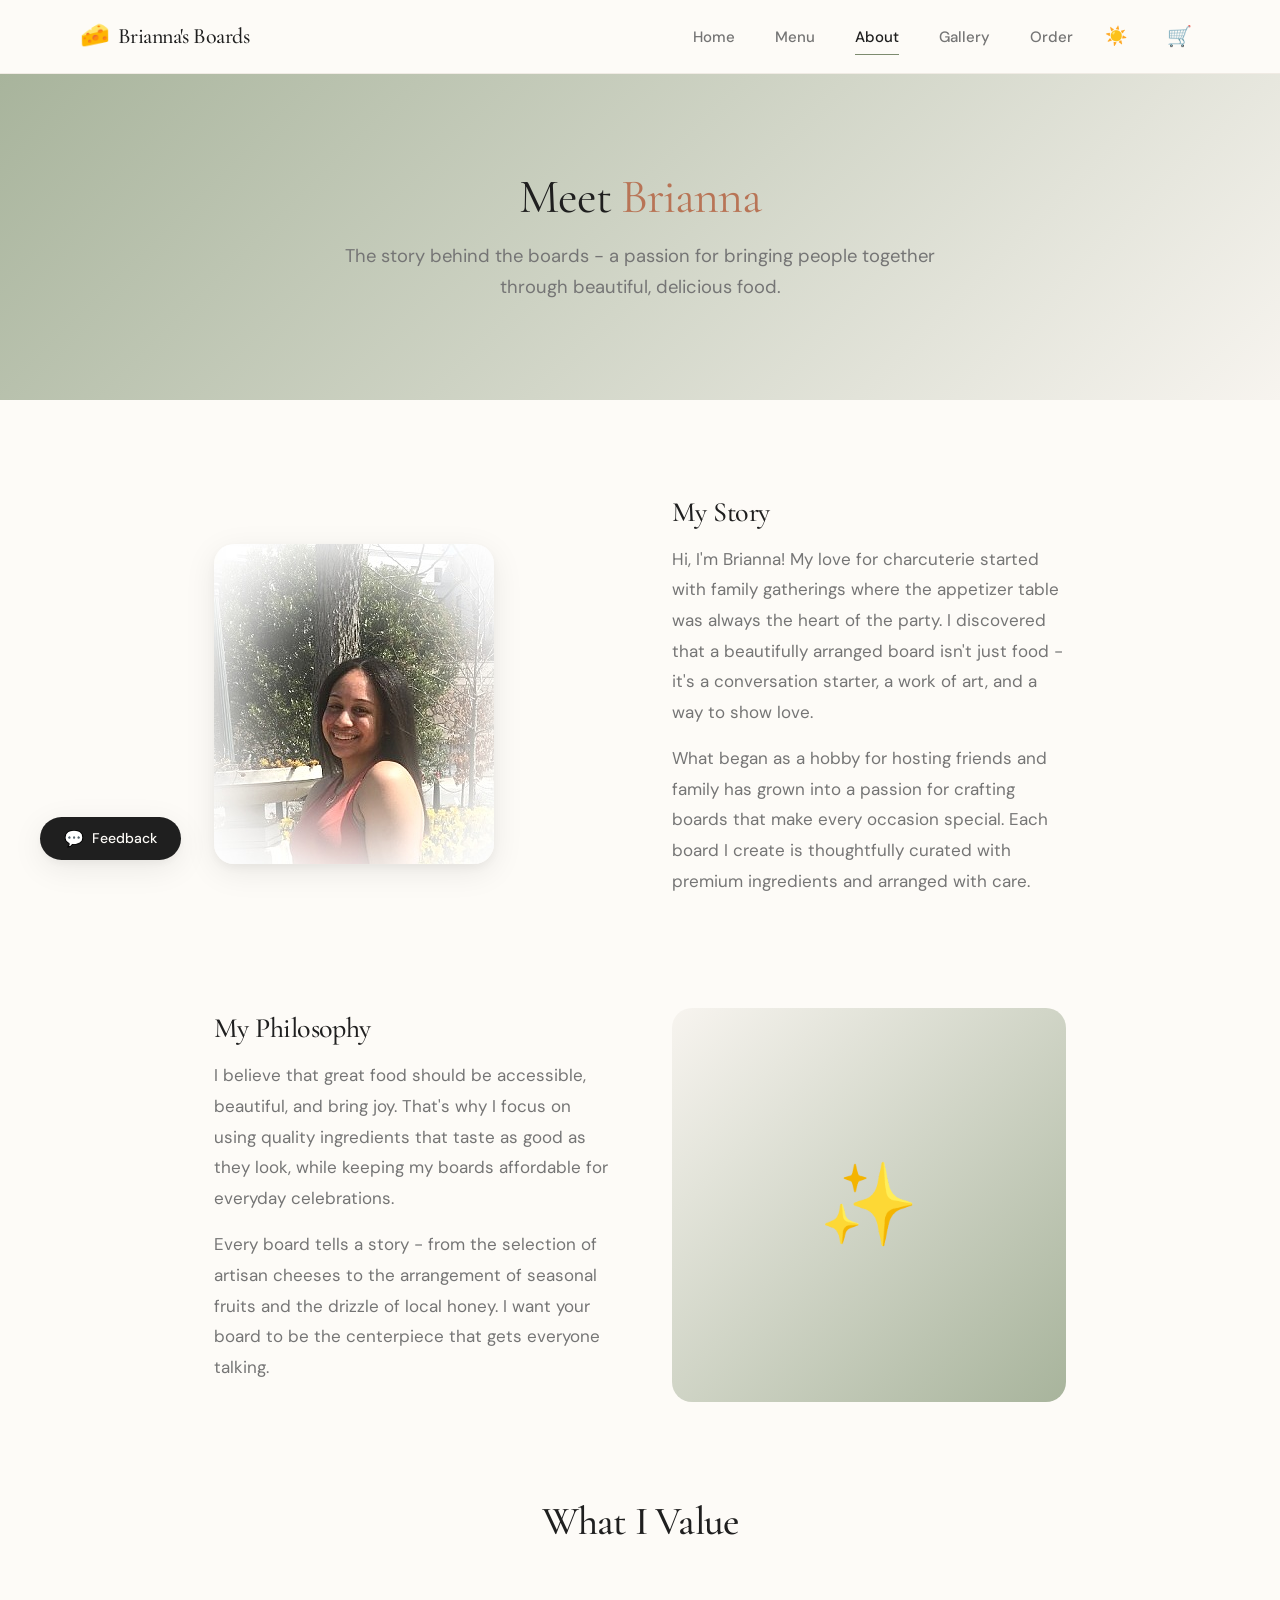
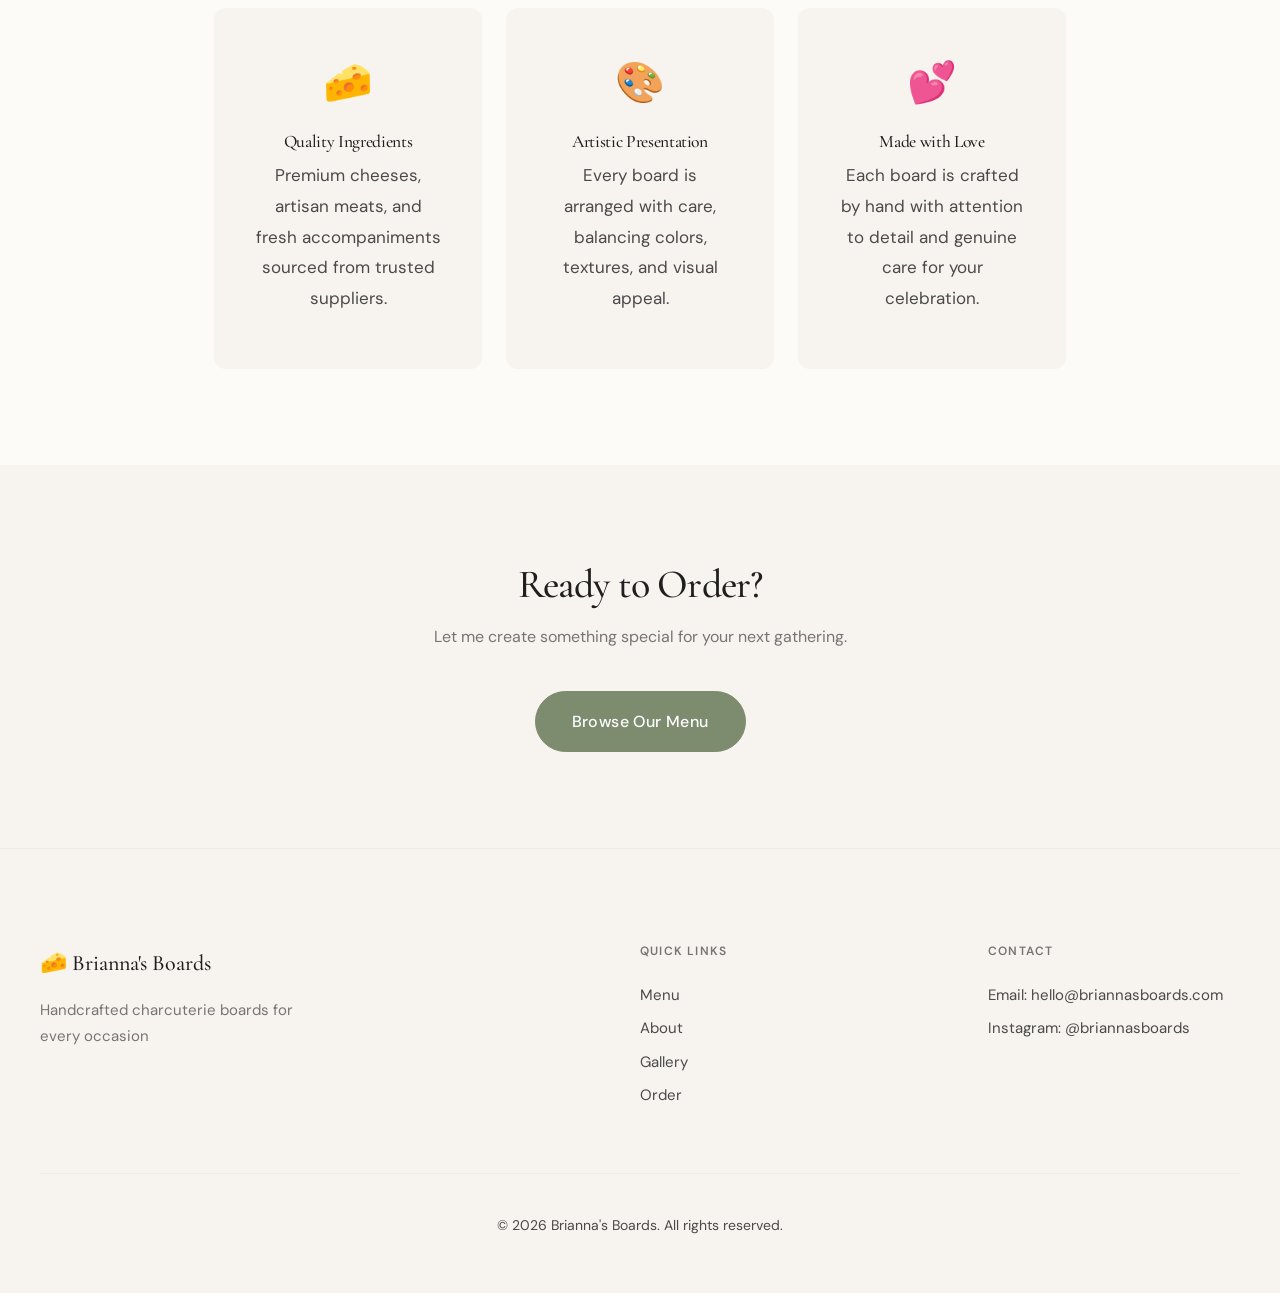
==== commit 4ab30087: "Rebrand to Brianna's Boards - Updated site name from "Brianna Cooks" to "Brianna's Boards" - Brillia" ====
--- a/about.html
+++ b/about.html
@@ -4,7 +4,7 @@
     <meta charset="UTF-8">
     <meta name="viewport" content="width=device-width, initial-scale=1.0">
     <meta name="description" content="Learn about Brianna and her passion for creating beautiful, delicious charcuterie boards.">
-    <title>About | Brianna Cooks</title>
+    <title>About | Brianna's Boards</title>
 
     <!-- Fonts -->
     <link rel="preconnect" href="https://fonts.googleapis.com">
@@ -163,7 +163,7 @@
         <div class="header-content">
             <a href="index.html" class="logo">
                 <span class="logo-icon">🧀</span>
-                <span>Brianna Cooks</span>
+                <span>Brianna's Boards</span>
             </a>
 
             <nav class="main-nav">
@@ -287,7 +287,7 @@
     <footer class="site-footer">
         <div class="footer-content">
             <div class="footer-brand">
-                <span class="footer-logo">🧀 Brianna Cooks</span>
+                <span class="footer-logo">🧀 Brianna's Boards</span>
                 <p class="footer-tagline">Handcrafted charcuterie boards for every occasion</p>
             </div>
             <div class="footer-section">
@@ -302,18 +302,18 @@
             <div class="footer-section">
                 <h4>Contact</h4>
                 <ul class="footer-links">
-                    <li>Email: hello@briannacooks.com</li>
-                    <li>Instagram: @briannacooks</li>
+                    <li>Email: hello@briannasboards.com</li>
+                    <li>Instagram: @briannasboards</li>
                 </ul>
             </div>
         </div>
         <div class="footer-bottom">
-            <p>&copy; 2026 Brianna Cooks. All rights reserved.</p>
+            <p>&copy; 2026 Brianna's Boards. All rights reserved.</p>
         </div>
     </footer>
 
     <!-- Feedback Button -->
-    <a href="mailto:howdy@edinfinite.com?subject=Brianna%20Cooks%20Website%20Feedback" class="feedback-btn" title="Send feedback">
+    <a href="mailto:howdy@edinfinite.com?subject=Brianna's%20Boards%20Website%20Feedback" class="feedback-btn" title="Send feedback">
         <span class="feedback-icon">💬</span>
         <span class="feedback-text">Feedback</span>
     </a>
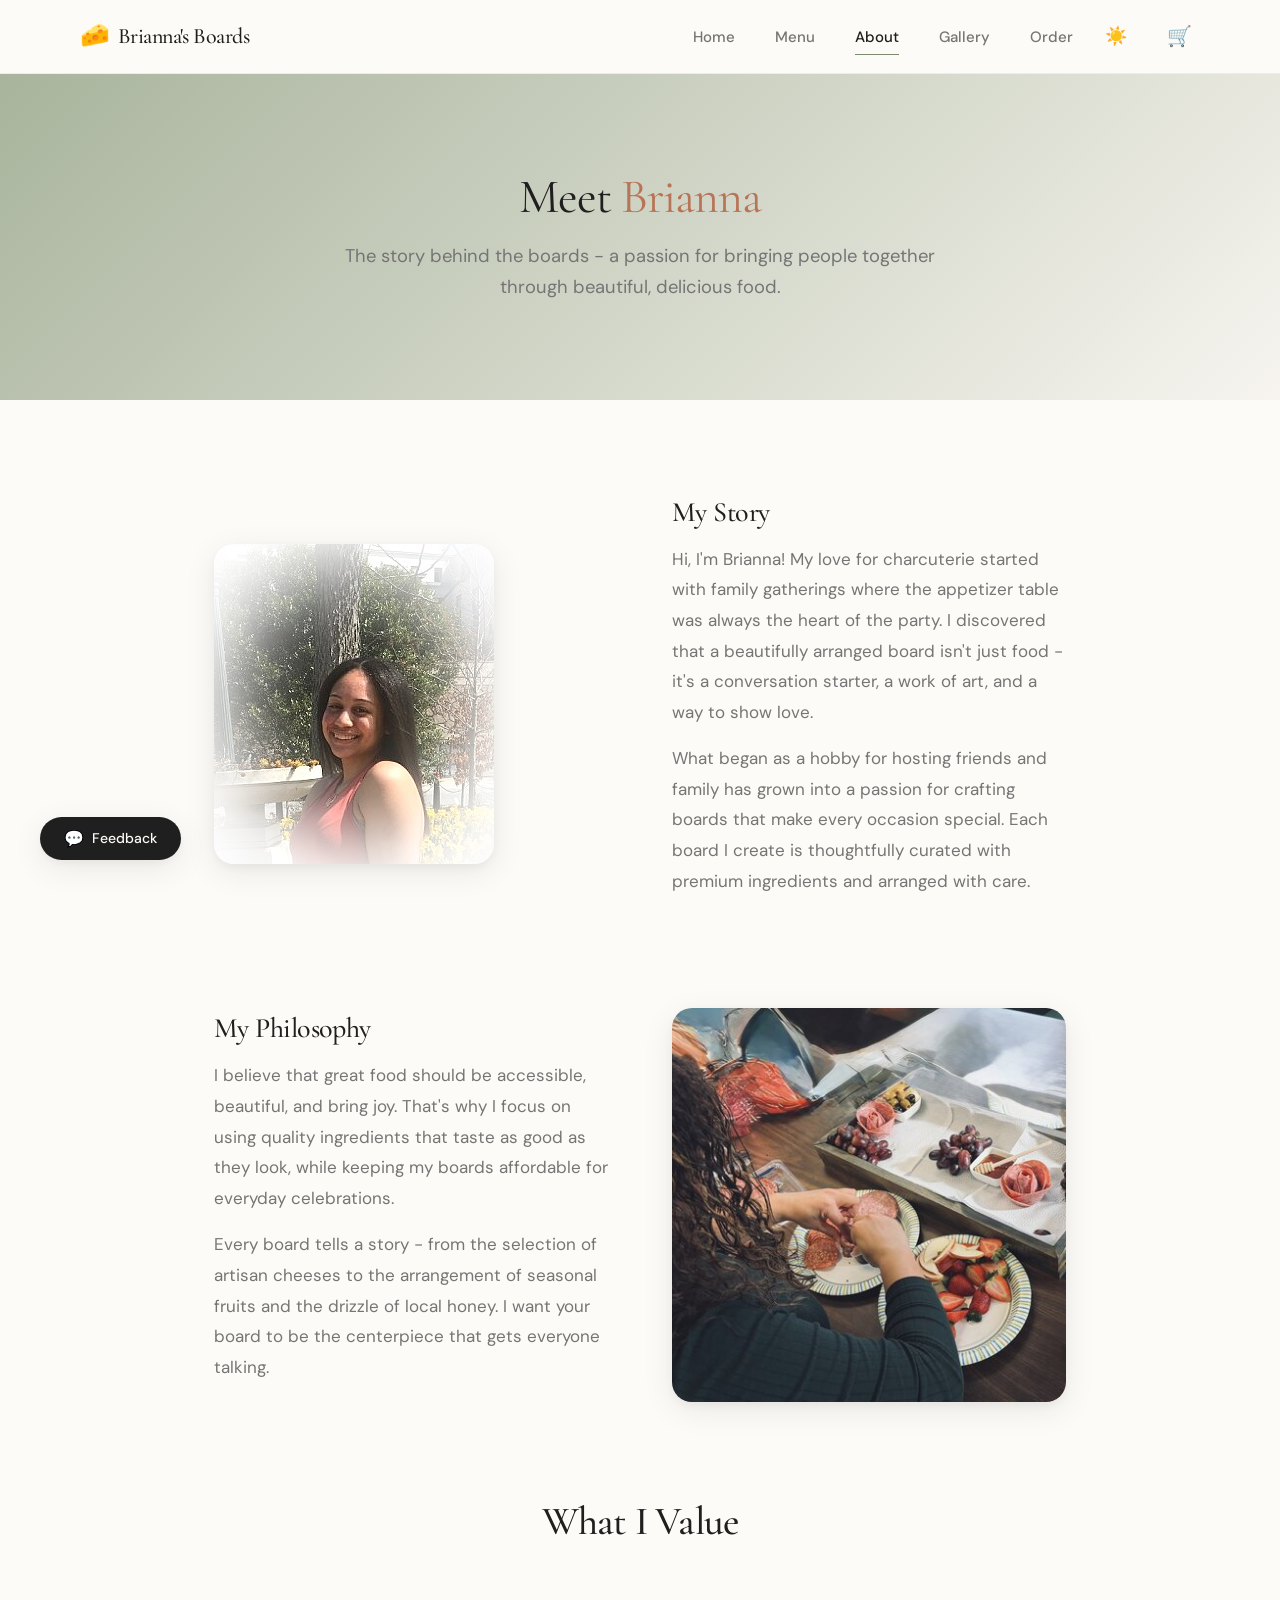
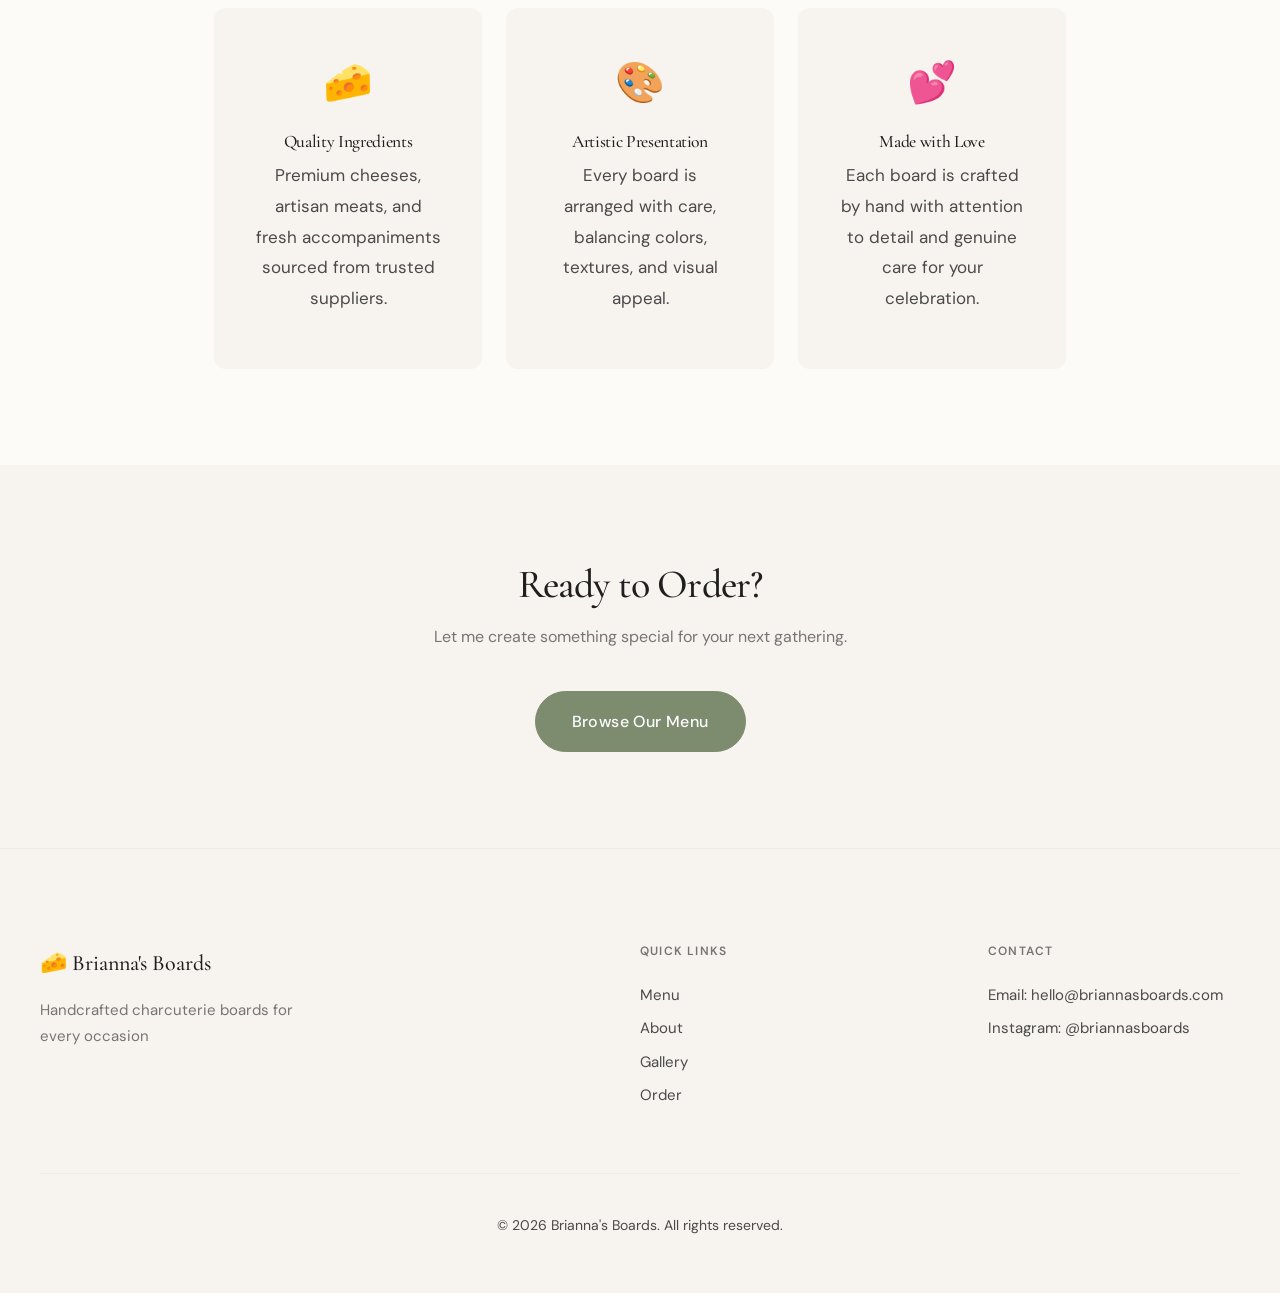
==== commit 8ae5c037: "Add authentic board photos with optimized images - Replace hero with finished board photo (505KB opt" ====
--- a/about.html
+++ b/about.html
@@ -227,7 +227,7 @@
 
             <!-- Philosophy Section -->
             <section class="about-section">
-                <div class="about-image">✨</div>
+                <img src="images/about/brianna-working.jpeg" alt="Brianna crafting salami roses for a charcuterie board" class="about-image about-photo">
                 <div class="about-text">
                     <h2>My Philosophy</h2>
                     <p>
--- a/css/styles.css
+++ b/css/styles.css
@@ -815,6 +815,72 @@
 }
 
 /* ----------------------
+   PROCESS SECTION
+   ---------------------- */
+.process-grid {
+    display: grid;
+    grid-template-columns: repeat(3, 1fr);
+    gap: var(--space-xl);
+}
+
+.process-card {
+    background: var(--color-bg-elevated);
+    border-radius: var(--radius-xl);
+    overflow: hidden;
+    box-shadow: var(--shadow-md);
+    transition: transform var(--transition-normal), box-shadow var(--transition-normal);
+}
+
+.process-card:hover {
+    transform: translateY(-4px);
+    box-shadow: var(--shadow-lg);
+}
+
+.process-image-container {
+    aspect-ratio: 4/3;
+    overflow: hidden;
+}
+
+.process-image {
+    width: 100%;
+    height: 100%;
+    object-fit: cover;
+    transition: transform var(--transition-slow);
+}
+
+.process-card:hover .process-image {
+    transform: scale(1.05);
+}
+
+.process-content {
+    padding: var(--space-lg);
+}
+
+.process-step {
+    display: inline-block;
+    font-family: var(--font-display);
+    font-size: 0.875rem;
+    font-weight: var(--weight-semibold);
+    color: var(--color-secondary);
+    letter-spacing: var(--tracking-wide);
+    margin-bottom: var(--space-xs);
+}
+
+.process-title {
+    font-family: var(--font-display);
+    font-size: 1.375rem;
+    font-weight: var(--weight-medium);
+    margin-bottom: var(--space-sm);
+    color: var(--color-text);
+}
+
+.process-description {
+    color: var(--color-text-muted);
+    font-size: 0.9375rem;
+    line-height: 1.6;
+}
+
+/* ----------------------
    FOOTER
    ---------------------- */
 .site-footer {
@@ -1042,6 +1108,11 @@
 
     .steps-grid {
         grid-template-columns: 1fr;
+    }
+
+    .process-grid {
+        grid-template-columns: 1fr;
+        gap: var(--space-lg);
     }
 
     .section {
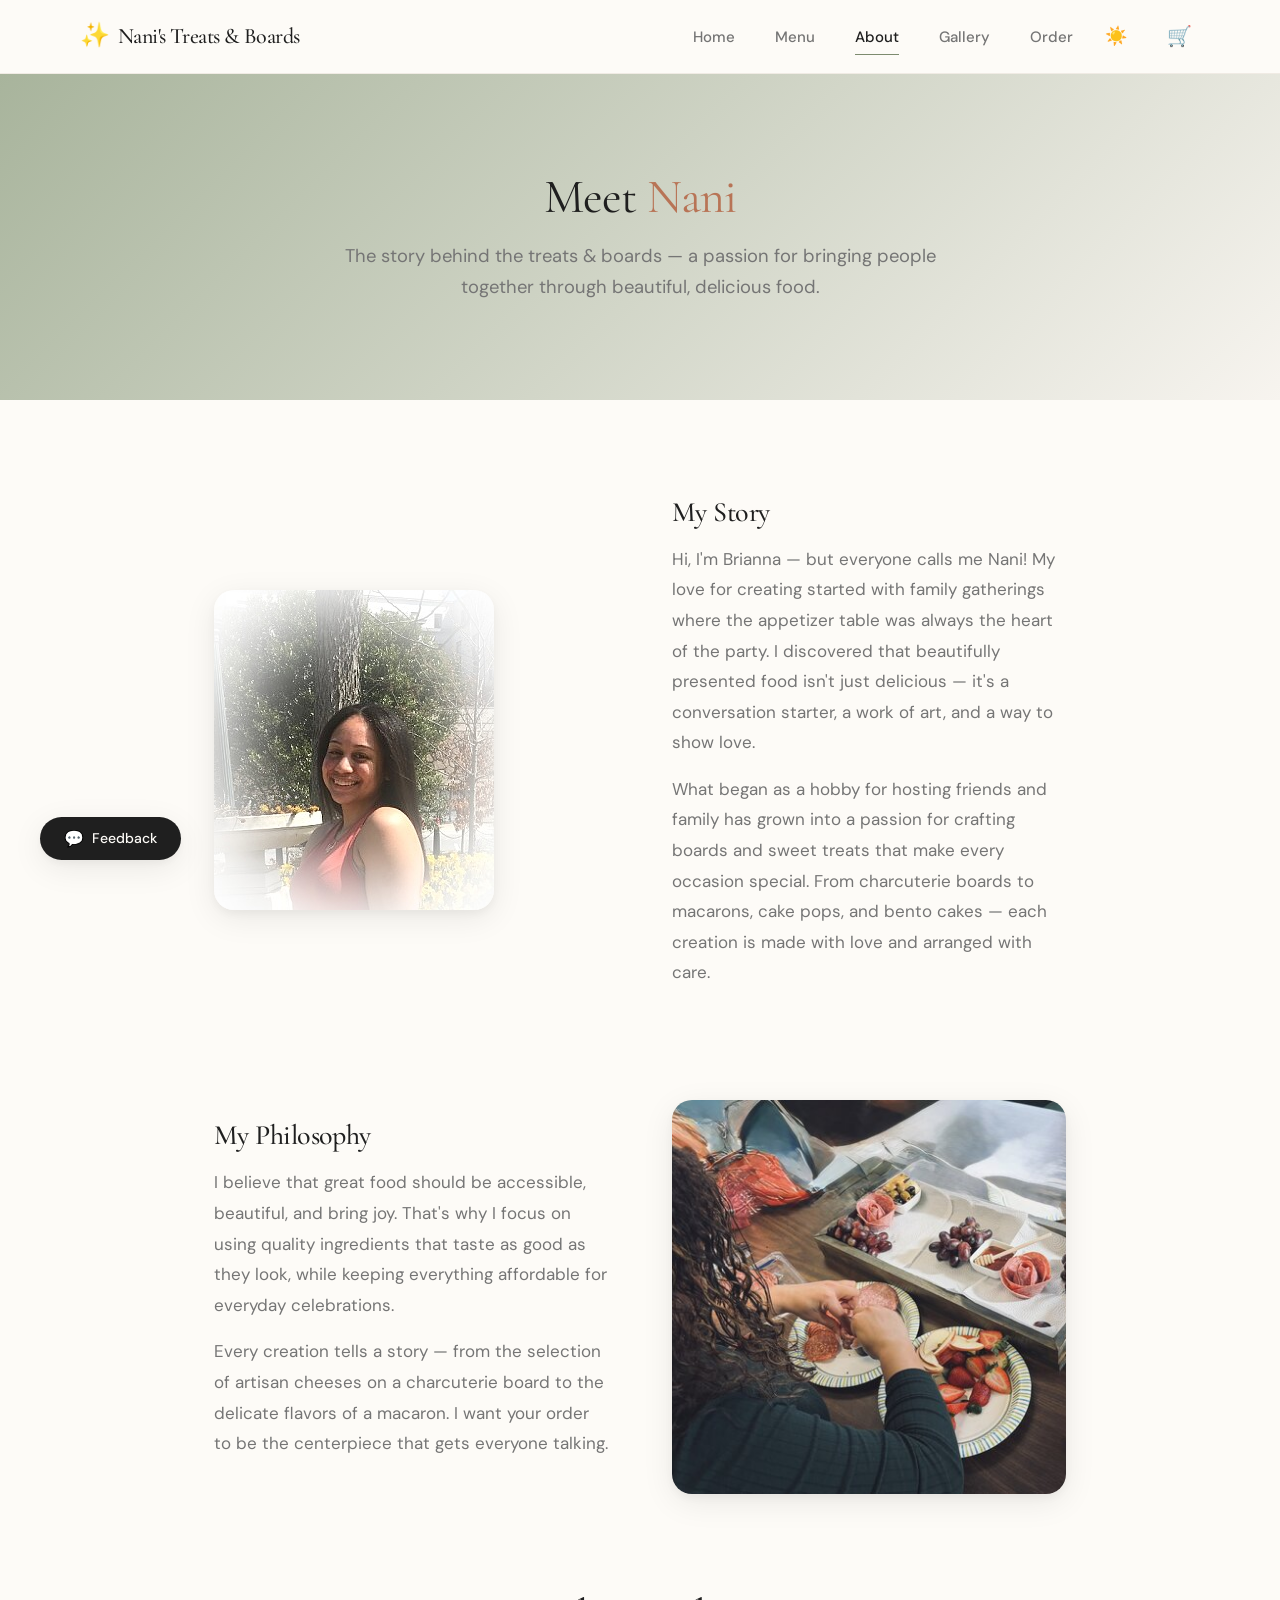
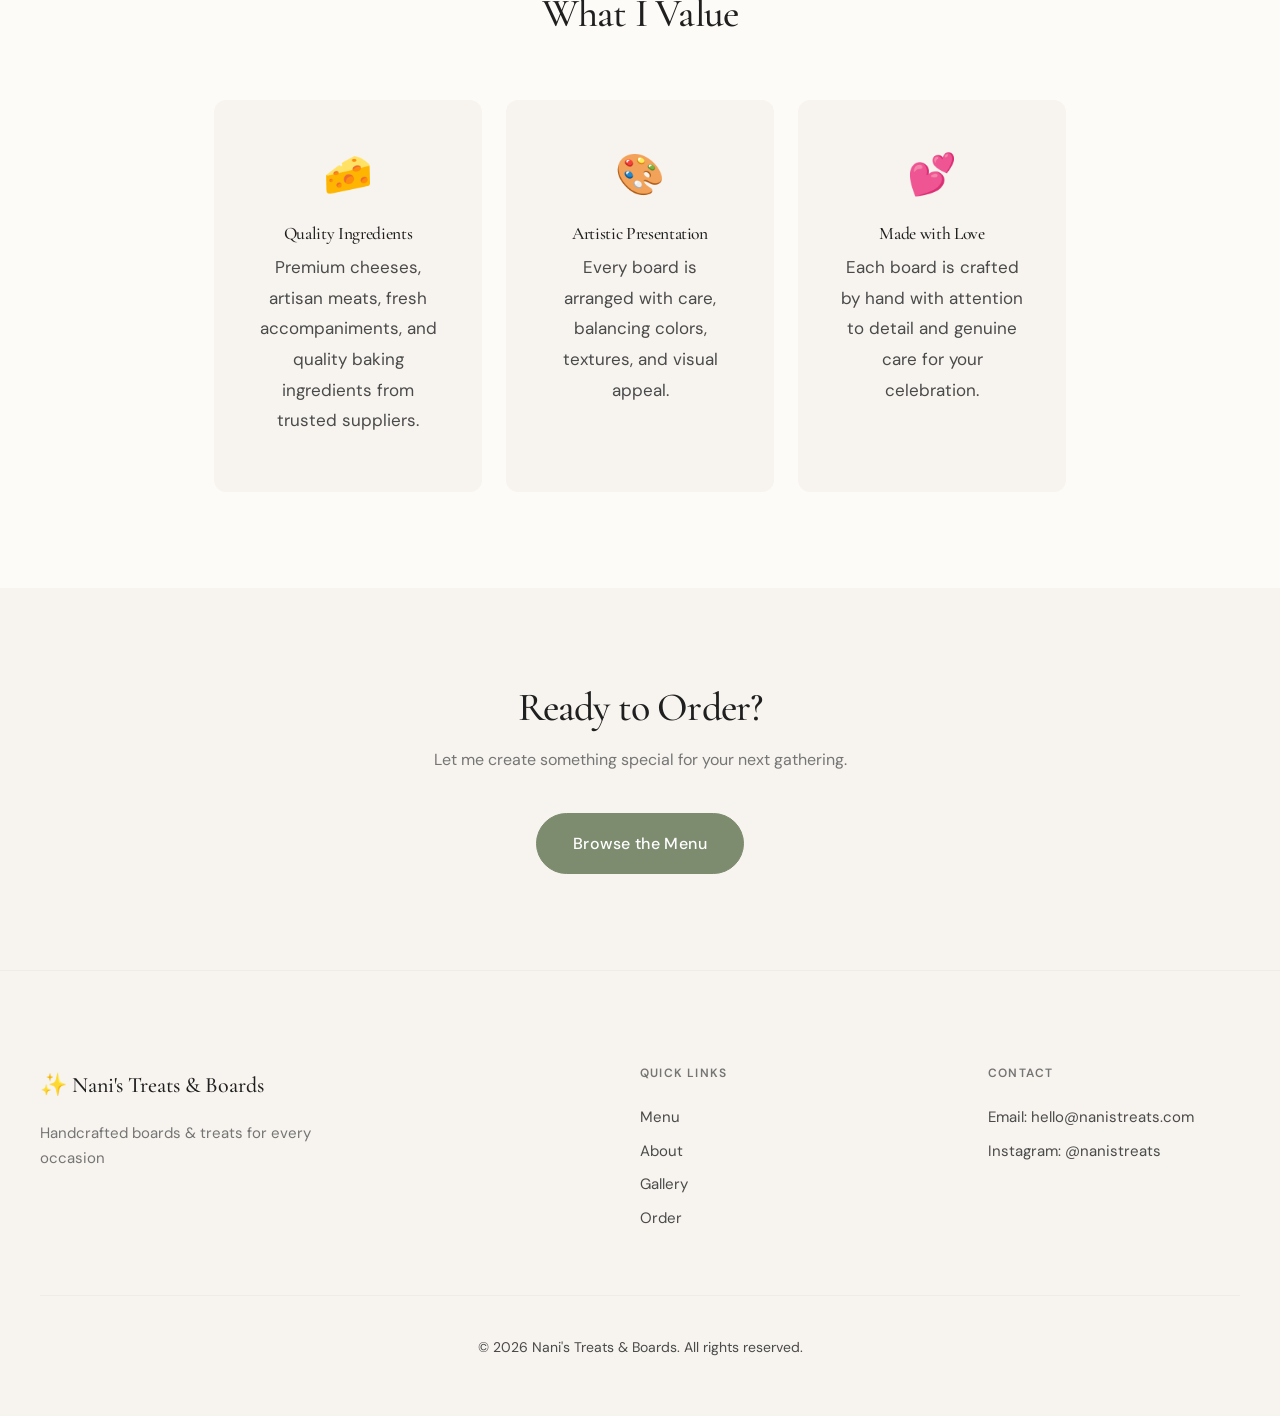
==== commit 9dfe3191: "Rebrand to Nani's Treats & Boards and add dessert menu Rebrand entire site from Brianna's Boards to " ====
--- a/about.html
+++ b/about.html
@@ -3,8 +3,8 @@
 <head>
     <meta charset="UTF-8">
     <meta name="viewport" content="width=device-width, initial-scale=1.0">
-    <meta name="description" content="Learn about Brianna and her passion for creating beautiful, delicious charcuterie boards.">
-    <title>About | Brianna's Boards</title>
+    <meta name="description" content="Learn about Brianna (aka Nani) and her passion for creating beautiful boards and delicious treats.">
+    <title>About | Nani's Treats & Boards</title>
 
     <!-- Fonts -->
     <link rel="preconnect" href="https://fonts.googleapis.com">
@@ -162,8 +162,8 @@
     <header class="site-header">
         <div class="header-content">
             <a href="index.html" class="logo">
-                <span class="logo-icon">🧀</span>
-                <span>Brianna's Boards</span>
+                <span class="logo-icon">✨</span>
+                <span>Nani's Treats & Boards</span>
             </a>
 
             <nav class="main-nav">
@@ -198,9 +198,9 @@
     <main id="main">
         <!-- Hero -->
         <section class="about-hero">
-            <h1>Meet <span class="highlight">Brianna</span></h1>
+            <h1>Meet <span class="highlight">Nani</span></h1>
             <p class="about-hero-subtitle">
-                The story behind the boards - a passion for bringing people together through beautiful, delicious food.
+                The story behind the treats &amp; boards &mdash; a passion for bringing people together through beautiful, delicious food.
             </p>
         </section>
 
@@ -212,15 +212,16 @@
                 <div class="about-text">
                     <h2>My Story</h2>
                     <p>
-                        Hi, I'm Brianna! My love for charcuterie started with family gatherings where
-                        the appetizer table was always the heart of the party. I discovered that a
-                        beautifully arranged board isn't just food - it's a conversation starter,
-                        a work of art, and a way to show love.
+                        Hi, I'm Brianna &mdash; but everyone calls me Nani! My love for creating
+                        started with family gatherings where the appetizer table was always the
+                        heart of the party. I discovered that beautifully presented food isn't
+                        just delicious &mdash; it's a conversation starter, a work of art, and a way to show love.
                     </p>
                     <p>
                         What began as a hobby for hosting friends and family has grown into a passion
-                        for crafting boards that make every occasion special. Each board I create is
-                        thoughtfully curated with premium ingredients and arranged with care.
+                        for crafting boards and sweet treats that make every occasion special.
+                        From charcuterie boards to macarons, cake pops, and bento cakes &mdash;
+                        each creation is made with love and arranged with care.
                     </p>
                 </div>
             </section>
@@ -233,12 +234,12 @@
                     <p>
                         I believe that great food should be accessible, beautiful, and bring joy.
                         That's why I focus on using quality ingredients that taste as good as they look,
-                        while keeping my boards affordable for everyday celebrations.
+                        while keeping everything affordable for everyday celebrations.
                     </p>
                     <p>
-                        Every board tells a story - from the selection of artisan cheeses to the
-                        arrangement of seasonal fruits and the drizzle of local honey. I want your
-                        board to be the centerpiece that gets everyone talking.
+                        Every creation tells a story &mdash; from the selection of artisan cheeses on
+                        a charcuterie board to the delicate flavors of a macaron. I want your
+                        order to be the centerpiece that gets everyone talking.
                     </p>
                 </div>
             </section>
@@ -251,8 +252,8 @@
                         <div class="value-icon">🧀</div>
                         <h3 class="value-title">Quality Ingredients</h3>
                         <p class="value-description">
-                            Premium cheeses, artisan meats, and fresh accompaniments
-                            sourced from trusted suppliers.
+                            Premium cheeses, artisan meats, fresh accompaniments,
+                            and quality baking ingredients from trusted suppliers.
                         </p>
                     </div>
                     <div class="value-card">
@@ -279,7 +280,7 @@
         <section class="cta-section">
             <h2>Ready to Order?</h2>
             <p>Let me create something special for your next gathering.</p>
-            <a href="menu.html" class="btn btn-primary btn-lg">Browse Our Menu</a>
+            <a href="menu.html" class="btn btn-primary btn-lg">Browse the Menu</a>
         </section>
     </main>
 
@@ -287,8 +288,8 @@
     <footer class="site-footer">
         <div class="footer-content">
             <div class="footer-brand">
-                <span class="footer-logo">🧀 Brianna's Boards</span>
-                <p class="footer-tagline">Handcrafted charcuterie boards for every occasion</p>
+                <span class="footer-logo">✨ Nani's Treats & Boards</span>
+                <p class="footer-tagline">Handcrafted boards & treats for every occasion</p>
             </div>
             <div class="footer-section">
                 <h4>Quick Links</h4>
@@ -302,18 +303,18 @@
             <div class="footer-section">
                 <h4>Contact</h4>
                 <ul class="footer-links">
-                    <li>Email: hello@briannasboards.com</li>
-                    <li>Instagram: @briannasboards</li>
+                    <li>Email: hello@nanistreats.com</li>
+                    <li>Instagram: @nanistreats</li>
                 </ul>
             </div>
         </div>
         <div class="footer-bottom">
-            <p>&copy; 2026 Brianna's Boards. All rights reserved.</p>
+            <p>&copy; 2026 Nani's Treats & Boards. All rights reserved.</p>
         </div>
     </footer>
 
     <!-- Feedback Button -->
-    <a href="mailto:howdy@edinfinite.com?subject=Brianna's%20Boards%20Website%20Feedback" class="feedback-btn" title="Send feedback">
+    <a href="mailto:howdy@edinfinite.com?subject=Nani's%20Treats%20Website%20Feedback" class="feedback-btn" title="Send feedback">
         <span class="feedback-icon">💬</span>
         <span class="feedback-text">Feedback</span>
     </a>
--- a/css/styles.css
+++ b/css/styles.css
@@ -1,5 +1,5 @@
 /* ============================================================
-   Brianna Cooks - Premium Design System
+   Nani's Treats & Boards - Premium Design System
    Tier 3: Refined, Crisp, Editorial
    ============================================================ */
 
